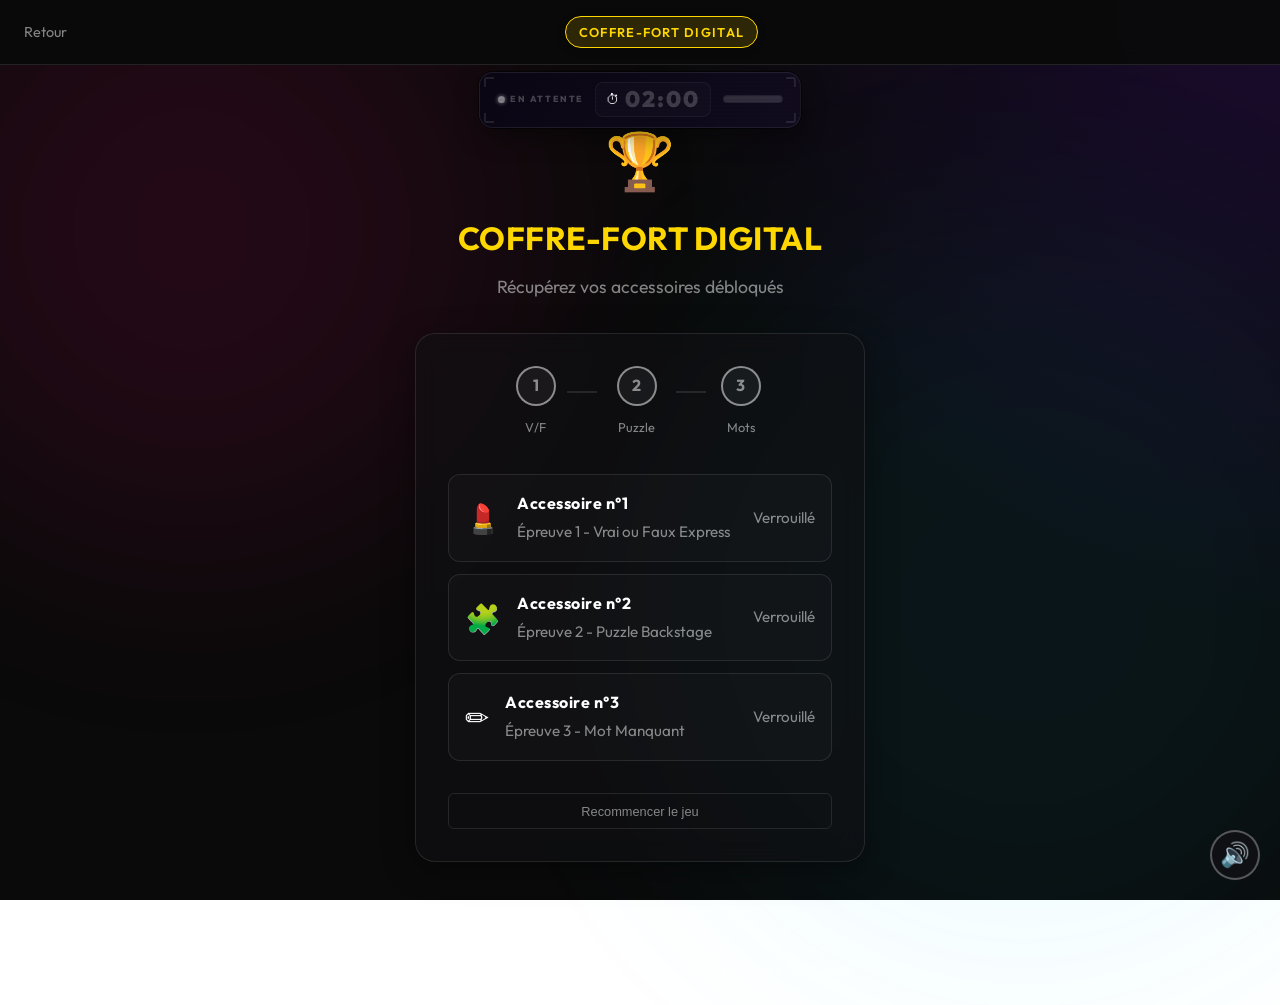
==== coffre.html @ c0b59d20 "Add files via upload" ====
<!DOCTYPE html>
<html lang="fr">
<head>
  <meta charset="UTF-8">
  <meta name="viewport" content="width=device-width, initial-scale=1.0">
  <title>Coffre-Fort Digital - Récompenses</title>
  <link rel="stylesheet" href="css/styles.css">
  <link rel="icon" type="image/jpeg" href="img/favicon.jpeg">
  <audio id="bg-music" loop></audio>
  <script>
    (function() {
      var state = JSON.parse(localStorage.getItem('gameState')) || {};
      var c1 = state.enigme1 && state.enigme1.completed === true;
      var c2 = state.quiz && state.quiz.completed === true;
      var c3 = state.enigma && state.enigma.completed === true;
      var f1 = state.enigme1 && state.enigme1.completed === false;
      var f2 = state.quiz && state.quiz.completed === false;
      var f3 = state.enigma && state.enigma.completed === false;
      var allDone = (c1||f1) && (c2||f2) && (c3||f3);
      var score = (c1?1:0) + (c2?1:0) + (c3?1:0);
      var audio = document.getElementById('bg-music');
      if (!allDone) {
        audio.src = 'audio/coffre_fail.mp3'; // jeu pas encore terminé
      } else if (score === 3) {
        audio.src = 'audio/coffre_win.mp3';
      } else if (score >= 1) {
        audio.src = 'audio/coffre_partial.mp3';
      } else {
        audio.src = 'audio/coffre_fail.mp3';
      }
    })();
  </script>
</head>
<body>
  <div class="page-loader" id="page-loader">
    <div class="loader-content"><div class="loader-logo"><div class="loader-symbols">
      <span class="loader-symbol circle"></span><span class="loader-symbol triangle"></span><span class="loader-symbol square"></span>
    </div></div>
    <div class="loader-text">COFFRE-FORT DIGITAL</div>
    <div class="loader-bar"><div class="loader-progress"></div></div>
    <div class="loader-status">Ouverture du dressing de Miranda...</div></div>
  </div>
  <header class="header">
    <a href="#" class="back-btn" id="back-btn">Retour</a>
    <div class="header-center"><span class="page-badge gold">COFFRE-FORT DIGITAL</span></div>
    <div class="header-right"></div>
  </header>
  <main class="game-page">
    <div class="game-container">
      <div class="game-header">
        <div class="game-icon-large">🏆</div>
        <h1 class="gold">COFFRE-FORT DIGITAL</h1>
        <p>Récupérez vos accessoires débloqués</p>
      </div>
      <div class="game-content">
        <div class="coffre-progress">
          <div class="progress-item" id="prog-enigme1"><div class="progress-circle">1</div><span>V/F</span></div>
          <div class="progress-line"></div>
          <div class="progress-item" id="prog-quiz"><div class="progress-circle">2</div><span>Puzzle</span></div>
          <div class="progress-line"></div>
          <div class="progress-item" id="prog-enigma"><div class="progress-circle">3</div><span>Mots</span></div>
        </div>
        <div class="rewards-list">
          <div class="reward-card" id="reward-enigme1" data-game="enigme1">
            <div class="reward-icon">💄</div>
            <div class="reward-info"><h3>Accessoire n°1</h3><span class="reward-link">Épreuve 1 - Vrai ou Faux Express</span></div>
            <div class="reward-status" id="status-enigme1">Verrouillé</div>
          </div>
          <div class="reward-card" id="reward-quiz" data-game="quiz">
            <div class="reward-icon">🧩</div>
            <div class="reward-info"><h3>Accessoire n°2</h3><span class="reward-link">Épreuve 2 - Puzzle Backstage</span></div>
            <div class="reward-status" id="status-quiz">Verrouillé</div>
          </div>
          <div class="reward-card" id="reward-enigma" data-game="enigma">
            <div class="reward-icon">✏️</div>
            <div class="reward-info"><h3>Accessoire n°3</h3><span class="reward-link">Épreuve 3 - Mot Manquant</span></div>
            <div class="reward-status" id="status-enigma">Verrouillé</div>
          </div>
        </div>
        <div class="next-zone-box hidden" id="next-zone">
          <div class="next-zone-content">
            <span class="next-zone-icon" id="next-zone-icon">🎉</span>
            <h3 id="next-zone-title">ÉPREUVES TERMINÉES</h3>
            <p id="next-zone-text">Résultat de vos épreuves</p>
            <div class="next-zone-direction">
              <span class="direction-icon">➡️</span>
              <div class="direction-info">
                <strong>PROCHAINE ÉTAPE</strong>
                <p>Rendez-vous à la <span class="zone-name">ZONE MAROQUINERIE</span></p>
              </div>
            </div>
            <p class="next-zone-instruction">Présentez-vous au stand pour recevoir vos récompenses et continuer l'aventure !</p>
          </div>
        </div>
        <button class="btn-reset" id="btn-reset">Recommencer le jeu</button>
      </div>
    </div>
  </main>
  <div class="modal" id="modal-success">
    <div class="modal-content success"><div class="modal-icon">OK</div><h3>ACCESSOIRE DÉBLOQUÉ !</h3><p>Signalez au maître du jeu que vous avez réussi.</p><button class="btn-primary" id="btn-close-success">CONTINUER</button></div>
  </div>
  <div class="modal" id="modal-fail">
    <div class="modal-content fail"><div class="modal-icon">X</div><h3>ACCESSOIRE VERROUILLÉ</h3><p id="fail-message">Vous devez réussir l'épreuve pour débloquer cet accessoire.</p><button class="btn-primary" id="btn-close-fail">COMPRIS</button></div>
  </div>
  <footer class="footer"><p>© 2026 Maître du Jeu Khouyousse — Destination Apprentissage</p></footer>
  <script src="js/loader.js"></script><script src="js/gameState.js"></script><script src="js/globalTimer.js"></script><script src="js/coffre.js"></script><script src="js/music.js"></script>
</body>
</html>
---- css/styles.css ----
/* ==========================================
   RESET & VARIABLES
   ========================================== */
@import url('https://fonts.googleapis.com/css2?family=Outfit:wght@300;400;600;700;800;900&display=swap');
* {
  margin: 0;
  padding: 0;
  box-sizing: border-box;
}

:root {
  --bg: #0a0a0a;
  --bg-card: #111114;
  --bg-card-hover: #1a1a1f;
  --pink: #ff007f;
  --purple: #a855f7;
  --cyan: #00d4ff;
  --green: #00ff88;
  --red: #ff4444;
  --gold: #ffd700;
  --white: #ffffff;
  --gray: rgba(255,255,255,0.5);
  --gray-light: rgba(255,255,255,0.7);
  --border: rgba(255,255,255,0.1);
}

body {
  font-family: 'Segoe UI', system-ui, -apple-system, sans-serif;
  background: var(--bg);
  color: var(--white);
  line-height: 1.6;
  min-height: 100vh;
}

/* HEADER */
.header {
  position: fixed;
  top: 0;
  left: 0;
  right: 0;
  z-index: 100;
  display: flex;
  justify-content: space-between;
  align-items: center;
  padding: 1rem 1.5rem;
  background: rgba(10,10,10,0.95);
  backdrop-filter: blur(10px);
  border-bottom: 1px solid var(--border);
}

.header-left { display: flex; align-items: center; gap: 0.75rem; flex-shrink: 0; }
.header-center { flex: 1; display: flex; justify-content: center; }
.header-right { flex-shrink: 0; }

.squid-symbols { display: flex; gap: 0.35rem; }
.symbol.circle { width: 12px; height: 12px; border: 2px solid var(--pink); border-radius: 50%; }
.symbol.triangle { width: 0; height: 0; border-left: 6px solid transparent; border-right: 6px solid transparent; border-bottom: 10px solid var(--pink); }
.symbol.square { width: 12px; height: 12px; border: 2px solid var(--pink); }
.symbol.cross { width: 12px; height: 12px; position: relative; }
.symbol.cross::before, .symbol.cross::after { content: ''; position: absolute; background: var(--pink); border-radius: 1px; width: 2px; height: 100%; top: 50%; left: 50%; }
.symbol.cross::before { transform: translate(-50%, -50%) rotate(45deg); }
.symbol.cross::after { transform: translate(-50%, -50%) rotate(-45deg); }

.logo-text {
  font-size: 0.95rem;
  font-weight: 700;
  background: linear-gradient(90deg, var(--pink), var(--purple));
  -webkit-background-clip: text;
  -webkit-text-fill-color: transparent;
}

.back-btn { color: var(--gray); text-decoration: none; font-size: 0.9rem; transition: color 0.2s; white-space: nowrap; flex-shrink: 0; }
.back-btn:hover { color: var(--white); }

.page-badge {
  padding: 0.3rem 1rem;
  background: rgba(255,0,127,0.15);
  border: 1px solid var(--pink);
  border-radius: 20px;
  font-size: 0.7rem;
  font-weight: 600;
  letter-spacing: 0.1em;
  color: var(--pink);
}
.page-badge.gold { background: rgba(255,215,0,0.15); border-color: var(--gold); color: var(--gold); }

/* MAIN */
.main-container { padding-top: 70px; }

/* HERO */
.hero { padding: 2rem 1.5rem; text-align: center; }
.hero-affiche { max-width: 700px; width: 100%; height: auto; border-radius: 12px; }
.hero-subtitle { margin-top: 1rem; color: var(--gray); font-size: 0.85rem; letter-spacing: 0.1em; text-transform: uppercase; }

/* RULES */
.rules-section { padding: 0 1.5rem 2rem; max-width: 600px; margin: 0 auto; }
.card { background: var(--bg-card); border: 1px solid var(--border); border-radius: 12px; padding: 1.5rem; text-align: center; }
.card h2 { color: var(--pink); font-size: 1.1rem; margin-bottom: 0.75rem; }
.rules-list { list-style: none; text-align: left; }
.rules-list li { color: var(--gray-light); font-size: 0.85rem; padding: 0.4rem 0; padding-left: 1.5rem; position: relative; }
.rules-list li::before { content: "→"; position: absolute; left: 0; color: var(--pink); }
.warning { color: var(--red) !important; }

/* SLIDER */
.slider-section { padding: 2rem 0; }
.section-title { text-align: center; font-size: 1rem; color: var(--gray); letter-spacing: 0.15em; margin-bottom: 1.5rem; }
.slider-container { display: flex; align-items: center; justify-content: center; max-width: 420px; margin: 0 auto; padding: 0 0.5rem; }
.slider-viewport { flex: 1; overflow: hidden; border-radius: 20px; }
.slider-track { display: flex; transition: transform 0.4s ease; }
.slide { min-width: 100%; padding: 0.5rem; }

.slide-card { background: var(--bg-card); border: 2px solid var(--border); border-radius: 20px; padding: 2rem 1.5rem; text-align: center; position: relative; transition: all 0.3s; }
.slide-card:hover { border-color: var(--pink); }
.slide-card.locked { opacity: 0.5; }
.slide-card.locked:hover { border-color: var(--border); }
.slide-card.coffre { border-color: rgba(255,215,0,0.3); }
.slide-card.coffre:hover { border-color: var(--gold); }

.slide-badge { position: absolute; top: -12px; left: 50%; transform: translateX(-50%); padding: 0.3rem 1rem; background: linear-gradient(135deg, var(--pink), var(--purple)); border-radius: 20px; font-size: 0.7rem; font-weight: 700; letter-spacing: 0.1em; }
.slide-badge.gold { background: linear-gradient(135deg, var(--gold), #ff9500); }
.slide-icon { font-size: 3.5rem; margin: 1rem 0; }
.slide-card h3 { font-size: 1.5rem; margin-bottom: 0.5rem; }
.slide-card h3.pink { color: var(--pink); }
.slide-card h3.cyan { color: var(--cyan); }
.slide-card h3.purple { color: var(--purple); }
.slide-card h3.gold { color: var(--gold); }
.slide-card p { color: var(--gray); font-size: 0.9rem; margin-bottom: 1.5rem; }
.slide-status { display: flex; align-items: center; justify-content: center; gap: 0.5rem; margin-bottom: 1.5rem; font-size: 0.85rem; color: var(--gray); }

.status-dot { width: 8px; height: 8px; border-radius: 50%; background: var(--gray); }
.status-dot.success { background: var(--green); }
.status-dot.fail { background: var(--red); }

.slide-btn { display: inline-block; padding: 0.8rem 2rem; background: linear-gradient(135deg, var(--pink), var(--purple)); border-radius: 10px; color: white; text-decoration: none; font-size: 0.9rem; font-weight: 600; transition: all 0.3s; }
.slide-btn:hover { transform: scale(1.05); box-shadow: 0 0 25px rgba(255,0,127,0.4); }
.slide-btn.disabled { background: var(--border); pointer-events: none; }
.slide-btn.success { background: var(--green); pointer-events: none; }
.slide-btn.fail { background: var(--red); pointer-events: none; }
.slide-btn.gold { background: linear-gradient(135deg, var(--gold), #ff9500); }

.slider-btn { width: 36px; height: 36px; background: var(--bg-card); border: 1px solid var(--border); border-radius: 50%; color: var(--white); font-size: 1.2rem; cursor: pointer; transition: all 0.3s; flex-shrink: 0; }
.slider-btn:hover { border-color: var(--pink); color: var(--pink); }
.slider-dots { display: flex; justify-content: center; gap: 0.75rem; margin-top: 1.5rem; }
.dot { width: 10px; height: 10px; border-radius: 50%; background: var(--border); cursor: pointer; transition: all 0.3s; }
.dot:hover { background: var(--gray); }
.dot.active { background: var(--pink); transform: scale(1.2); }

/* ==========================================
   MISSION SECTION - STYLE CINÉMATIQUE
   ========================================== */
.mission-section { 
  padding: 0; 
  max-width: 100%; 
  margin: 2rem 0; 
}

/* HERO BANNER */
.mission-hero {
  position: relative;
  width: 100%;
  height: 400px;
  overflow: hidden;
  display: flex;
  align-items: center;
  justify-content: center;
}

.mission-hero-bg {
  position: absolute;
  inset: 0;
  z-index: 0;
}

.mission-hero-img {
  width: 100%;
  height: 100%;
  object-fit: cover;
  object-position: center 20%;
  filter: brightness(0.4) saturate(1.2);
}

.mission-hero-overlay {
  position: absolute;
  inset: 0;
  background: linear-gradient(
    180deg,
    rgba(10, 10, 10, 0.3) 0%,
    rgba(10, 10, 10, 0.6) 50%,
    rgba(10, 10, 10, 1) 100%
  );
}

.mission-hero-content {
  position: relative;
  z-index: 1;
  text-align: center;
  padding: 2rem;
}

.mission-tag {
  display: inline-block;
  padding: 0.4rem 1.2rem;
  background: rgba(255, 0, 127, 0.2);
  border: 1px solid var(--pink);
  border-radius: 30px;
  font-size: 0.7rem;
  font-weight: 700;
  letter-spacing: 0.2em;
  color: var(--pink);
  margin-bottom: 1rem;
  text-transform: uppercase;
}

.mission-main-title {
  font-size: 3.5rem;
  font-weight: 900;
  line-height: 1;
  color: var(--white);
  text-transform: uppercase;
  letter-spacing: 0.1em;
  text-shadow: 0 0 40px rgba(255, 0, 127, 0.5);
  margin-bottom: 1rem;
}

.mission-main-title span {
  display: block;
  font-size: 4rem;
  background: linear-gradient(135deg, var(--pink), var(--purple), var(--cyan));
  -webkit-background-clip: text;
  -webkit-text-fill-color: transparent;
  filter: drop-shadow(0 0 30px rgba(255, 0, 127, 0.4));
}

.mission-tagline {
  font-size: 1.1rem;
  color: var(--gray-light);
  font-style: italic;
  letter-spacing: 0.05em;
}

.mission-divider {
  display: flex;
  align-items: center;
  justify-content: center;
  gap: 1rem;
  margin-top: 1.5rem;
}

.divider-line {
  width: 60px;
  height: 1px;
  background: linear-gradient(90deg, transparent, var(--pink), transparent);
}

.divider-icon {
  color: var(--pink);
  font-size: 0.8rem;
}

/* BRIEFING CARD */
.briefing-container {
  max-width: 700px;
  margin: -40px auto 0;
  padding: 0 1.5rem;
  position: relative;
  z-index: 2;
}

.briefing-card {
  background: linear-gradient(145deg, var(--bg-card), #0d0d10);
  border: 1px solid var(--border);
  border-radius: 20px;
  overflow: hidden;
  box-shadow: 
    0 20px 60px rgba(0, 0, 0, 0.5),
    0 0 0 1px rgba(255, 255, 255, 0.05) inset;
}

.briefing-header {
  display: flex;
  align-items: center;
  gap: 1rem;
  padding: 1.5rem;
  background: linear-gradient(135deg, rgba(255, 0, 127, 0.1), rgba(168, 85, 247, 0.1));
  border-bottom: 1px solid var(--border);
  position: relative;
}

.briefing-icon {
  position: relative;
  width: 50px;
  height: 50px;
  display: flex;
  align-items: center;
  justify-content: center;
}

.icon-ring {
  position: absolute;
  inset: 0;
  border: 2px solid var(--gold);
  border-radius: 50%;
  animation: pulse-ring 2s ease-out infinite;
}

@keyframes pulse-ring {
  0% { transform: scale(1); opacity: 1; }
  100% { transform: scale(1.3); opacity: 0; }
}

.icon-center {
  font-size: 1.5rem;
  position: relative;
  z-index: 1;
}

.briefing-title {
  flex: 1;
}

.briefing-label {
  display: block;
  font-size: 0.65rem;
  color: var(--gold);
  letter-spacing: 0.15em;
  margin-bottom: 0.2rem;
}

.briefing-title h3 {
  font-size: 1.2rem;
  font-weight: 700;
  color: var(--white);
  margin: 0;
}

.briefing-stamp {
  padding: 0.3rem 0.8rem;
  background: linear-gradient(135deg, rgba(255,215,0,0.2), rgba(255,165,0,0.2));
  border: 2px solid var(--gold);
  color: var(--gold);
  font-size: 0.7rem;
  font-weight: 800;
  letter-spacing: 0.1em;
  transform: rotate(-5deg);
  opacity: 0.9;
  box-shadow: 0 0 10px rgba(255,215,0,0.3);
}

.briefing-body {
  padding: 1.5rem;
}

.briefing-intro {
  font-size: 1rem;
  color: var(--gray-light);
  line-height: 1.7;
  margin-bottom: 1.5rem;
}

.briefing-intro strong {
  color: var(--cyan);
}

.highlight {
  color: var(--pink);
  font-weight: 600;
}

.briefing-objectives {
  background: rgba(0, 0, 0, 0.3);
  border-radius: 12px;
  padding: 1.2rem;
  margin-bottom: 1.5rem;
}

.briefing-objectives h4 {
  font-size: 0.85rem;
  color: var(--gold);
  margin-bottom: 1rem;
  letter-spacing: 0.1em;
}

.briefing-objectives ul {
  list-style: none;
  display: flex;
  flex-direction: column;
  gap: 0.8rem;
}

.briefing-objectives li {
  display: flex;
  align-items: center;
  gap: 1rem;
  color: var(--gray-light);
  font-size: 0.9rem;
}

.obj-number {
  display: flex;
  align-items: center;
  justify-content: center;
  width: 28px;
  height: 28px;
  background: linear-gradient(135deg, var(--pink), var(--purple));
  border-radius: 6px;
  font-size: 0.75rem;
  font-weight: 700;
  color: var(--white);
  flex-shrink: 0;
}

.briefing-warning {
  display: flex;
  align-items: flex-start;
  gap: 0.8rem;
  padding: 1rem;
  background: rgba(255, 68, 68, 0.1);
  border: 1px solid rgba(255, 68, 68, 0.3);
  border-radius: 10px;
}

.briefing-warning .warning-icon {
  font-size: 1.2rem;
  flex-shrink: 0;
}

.briefing-warning p {
  margin: 0;
  font-size: 0.85rem;
  color: var(--gray-light);
  line-height: 1.5;
}

.briefing-warning strong {
  color: var(--red);
}

/* STATS */
.briefing-stats {
  display: grid;
  grid-template-columns: repeat(3, 1fr);
  border-top: 1px solid var(--border);
}

.stat-card {
  display: flex;
  flex-direction: column;
  align-items: center;
  padding: 1.5rem 1rem;
  border-right: 1px solid var(--border);
  transition: background 0.3s;
}

.stat-card:last-child {
  border-right: none;
}

.stat-card:hover {
  background: rgba(255, 0, 127, 0.05);
}

.stat-icon {
  font-size: 1.5rem;
  margin-bottom: 0.5rem;
}

.stat-number {
  font-size: 2rem;
  font-weight: 800;
  background: linear-gradient(135deg, var(--pink), var(--purple));
  -webkit-background-clip: text;
  -webkit-text-fill-color: transparent;
  line-height: 1;
}

.stat-text {
  font-size: 0.7rem;
  color: var(--gray);
  letter-spacing: 0.1em;
  margin-top: 0.3rem;
}

/* FOOTER */
.briefing-footer {
  padding: 1.2rem 1.5rem;
  background: rgba(0, 0, 0, 0.3);
  text-align: center;
  border-top: 1px solid var(--border);
}

.briefing-footer p {
  font-size: 0.85rem;
  color: var(--gray);
  font-style: italic;
  margin: 0 0 0.3rem 0;
}

.footer-signature {
  font-size: 0.75rem;
  color: var(--gold);
  font-weight: 600;
}

/* RESPONSIVE */
@media (max-width: 768px) {
  .mission-hero {
    height: 320px;
  }
  
  .mission-main-title {
    font-size: 2.2rem;
  }
  
  .mission-main-title span {
    font-size: 2.8rem;
  }
  
  .briefing-container {
    padding: 0 1rem;
    margin-top: -30px;
  }
  
  .briefing-header {
    flex-wrap: wrap;
    gap: 0.8rem;
  }
  
  .briefing-stamp {
    position: absolute;
    top: 1rem;
    right: 1rem;
  }
  
  .briefing-stats {
    grid-template-columns: repeat(3, 1fr);
  }
  
  .stat-card {
    padding: 1rem 0.5rem;
  }
  
  .stat-number {
    font-size: 1.5rem;
  }
}

@media (max-width: 480px) {
  .mission-hero {
    height: 280px;
  }
  
  .mission-main-title {
    font-size: 1.8rem;
  }
  
  .mission-main-title span {
    font-size: 2.2rem;
  }
  
  .mission-tagline {
    font-size: 0.9rem;
  }
  
  .briefing-icon {
    display: none;
  }
  
  .stat-icon {
    font-size: 1.2rem;
  }
  
  .stat-number {
    font-size: 1.3rem;
  }
  
  .stat-text {
    font-size: 0.6rem;
  }
}


/* GAME PAGE */
.game-page { padding: 80px 1.5rem 2rem; min-height: 100vh; display: flex; align-items: center; justify-content: center; }
.game-container { width: 100%; max-width: 450px; }
.game-header { text-align: center; margin-bottom: 2rem; }
.game-icon-large { font-size: 3.5rem; margin-bottom: 0.5rem; }
.game-header h1 { font-size: 2rem; margin-bottom: 0.5rem; }
.game-header h1.pink { color: var(--pink); }
.game-header h1.cyan { color: var(--cyan); }
.game-header h1.purple { color: var(--purple); }
.game-header h1.gold { color: var(--gold); }
.game-header p { color: var(--gray); font-size: 0.95rem; }
.game-content { background: var(--bg-card); border: 1px solid var(--border); border-radius: 20px; padding: 2rem; }

/* TIMER */
.timer-container { text-align: center; margin-bottom: 1.5rem; }
.timer-display { display: flex; align-items: center; justify-content: center; gap: 0.25rem; }
.timer-num { font-size: 4rem; font-weight: 800; font-family: 'Courier New', monospace; background: linear-gradient(135deg, var(--pink), var(--purple)); -webkit-background-clip: text; -webkit-text-fill-color: transparent; }
.timer-sep { font-size: 3.5rem; color: var(--pink); animation: blink 1s infinite; }
@keyframes blink { 0%, 100% { opacity: 1; } 50% { opacity: 0.3; } }
.timer-label { display: block; font-size: 0.7rem; color: var(--gray); letter-spacing: 0.2em; margin-top: 0.5rem; }

/* BUTTONS */
.btn-primary { display: block; width: 100%; padding: 1rem; background: linear-gradient(135deg, var(--pink), var(--purple)); border: none; border-radius: 10px; color: white; font-size: 1rem; font-weight: 600; text-decoration: none; text-align: center; cursor: pointer; transition: all 0.3s; }
.btn-primary:hover { transform: scale(1.02); box-shadow: 0 0 30px rgba(255,0,127,0.4); }
.btn-primary:disabled { opacity: 0.6; cursor: not-allowed; transform: none; box-shadow: none; }
.btn-gold { background: linear-gradient(135deg, var(--gold), #ff9500); }
.btn-success { padding: 0.8rem 1.5rem; background: rgba(0,255,136,0.15); border: 1px solid var(--green); border-radius: 8px; color: var(--green); font-size: 0.9rem; font-weight: 600; cursor: pointer; transition: all 0.3s; }
.btn-success:hover { background: var(--green); color: var(--bg); }
.btn-fail { padding: 0.8rem 1.5rem; background: rgba(255,68,68,0.15); border: 1px solid var(--red); border-radius: 8px; color: var(--red); font-size: 0.9rem; font-weight: 600; cursor: pointer; transition: all 0.3s; }
.btn-fail:hover { background: var(--red); color: var(--bg); }
.btn-reset { margin-top: 2rem; padding: 0.6rem 1rem; background: transparent; border: 1px solid var(--border); border-radius: 6px; color: var(--gray); font-size: 0.8rem; cursor: pointer; transition: all 0.3s; width: 100%; }
.btn-reset:hover { border-color: var(--red); color: var(--red); }

/* WARNING */
.warning-box { background: rgba(255,150,0,0.1); border: 1px solid rgba(255,150,0,0.4); border-radius: 10px; padding: 1rem; margin-bottom: 1.5rem; display: flex; align-items: flex-start; gap: 0.75rem; }
.warning-box.active { background: rgba(255,68,68,0.15); border-color: var(--red); animation: pulse-warning 1s infinite; }
@keyframes pulse-warning { 0%, 100% { opacity: 1; } 50% { opacity: 0.7; } }
.warning-icon { font-size: 1.3rem; flex-shrink: 0; }
.warning-box p { color: rgba(255,200,100,0.9); font-size: 0.85rem; margin: 0; text-align: left; }
.warning-box.active p { color: var(--red); }

/* LOCKED */
.locked-container { text-align: center; }
.locked-box { padding: 2rem; }
.lock-icon { font-size: 3rem; display: block; margin-bottom: 1rem; }
.locked-box h3 { color: var(--gray-light); margin-bottom: 0.5rem; }
.locked-box p { color: var(--gray); margin-bottom: 1.5rem; }

/* VALIDATION */
.validation-container { margin-top: 1.5rem; padding-top: 1.5rem; border-top: 1px solid var(--border); animation: fadeIn 0.3s ease; }
@keyframes fadeIn { from { opacity: 0; transform: translateY(10px); } to { opacity: 1; transform: translateY(0); } }
.validation-box { text-align: center; }
.validation-box h3 { color: var(--pink); margin-bottom: 0.5rem; }
.validation-box p { color: var(--gray); margin-bottom: 1rem; }
.validation-btns { display: flex; gap: 1rem; justify-content: center; }

/* RESULT */
.result-container { animation: fadeIn 0.3s ease; }
.result-box { text-align: center; padding: 1rem 0; }
.result-icon { width: 70px; height: 70px; margin: 0 auto 1rem; border-radius: 50%; display: flex; align-items: center; justify-content: center; font-size: 2rem; font-weight: 700; }
.result-box.success .result-icon { background: rgba(0,255,136,0.15); color: var(--green); }
.result-box.fail .result-icon { background: rgba(255,68,68,0.15); color: var(--red); }
.result-box h3 { font-size: 1.3rem; margin-bottom: 0.5rem; }
.result-box.success h3 { color: var(--green); }
.result-box.fail h3 { color: var(--red); }
.result-box p { color: var(--gray); margin-bottom: 1.5rem; }
.result-score { font-size: 1.1rem; color: var(--gray-light); margin-bottom: 1rem !important; }

/* QUIZ */
.quiz-container { animation: fadeIn 0.3s ease; }
.quiz-progress { margin-bottom: 1.5rem; }
#progress-text { font-size: 0.8rem; color: var(--gray); }
.progress-bar { height: 4px; background: var(--border); border-radius: 2px; margin-top: 0.5rem; overflow: hidden; }
.progress-fill { height: 100%; background: linear-gradient(90deg, var(--pink), var(--cyan)); transition: width 0.3s; }
.quiz-question { font-size: 1.1rem; text-align: center; margin-bottom: 1.5rem; color: var(--white); }
.quiz-options { display: flex; flex-direction: column; gap: 0.6rem; }
.quiz-option { padding: 1rem; background: rgba(255,255,255,0.03); border: 1px solid var(--border); border-radius: 10px; color: var(--white); font-size: 0.95rem; text-align: left; cursor: pointer; transition: all 0.2s; }
.quiz-option:hover { border-color: var(--cyan); background: rgba(0,212,255,0.08); }
.quiz-option.correct { border-color: var(--green); background: rgba(0,255,136,0.15); }
.quiz-option.wrong { border-color: var(--red); background: rgba(255,68,68,0.15); }

/* COFFRE */
.coffre-progress { display: flex; align-items: center; justify-content: center; margin-bottom: 2rem; }
.progress-item { display: flex; flex-direction: column; align-items: center; gap: 0.4rem; }
.progress-item span { font-size: 0.75rem; color: var(--gray); }
.progress-circle { width: 40px; height: 40px; border-radius: 50%; display: flex; align-items: center; justify-content: center; font-weight: 700; background: rgba(255,255,255,0.05); border: 2px solid var(--gray); color: var(--gray); transition: all 0.3s; }
.progress-circle.success { background: rgba(0,255,136,0.15); border-color: var(--green); color: var(--green); }
.progress-circle.fail { background: rgba(255,68,68,0.15); border-color: var(--red); color: var(--red); }
.progress-line { width: 30px; height: 2px; background: var(--border); margin: 0 0.5rem; margin-bottom: 1.5rem; }
.rewards-list { display: flex; flex-direction: column; gap: 0.75rem; }
.reward-card { display: flex; align-items: center; gap: 1rem; padding: 1rem; background: rgba(255,255,255,0.02); border: 1px solid var(--border); border-radius: 12px; cursor: pointer; transition: all 0.3s; }
.reward-card:hover { background: rgba(255,255,255,0.05); border-color: var(--pink); }
.reward-card.unlocked { border-color: var(--green); }
.reward-card.unlocked:hover { border-color: var(--green); background: rgba(0,255,136,0.05); }
.reward-icon { font-size: 1.8rem; }
.reward-info { flex: 1; }
.reward-info h3 { font-size: 1rem; margin-bottom: 0.15rem; }
.reward-link { font-size: 0.75rem; color: var(--gray); }
.reward-status { font-size: 0.8rem; color: var(--gray); }
.reward-status.unlocked { color: var(--green); }
.reward-status.failed { color: var(--red); }

/* MODAL */
.modal { position: fixed; inset: 0; background: rgba(0,0,0,0.9); display: none; align-items: center; justify-content: center; z-index: 1000; padding: 1rem; }
.modal.visible { display: flex; }
.modal-content { background: var(--bg-card); border-radius: 20px; padding: 2.5rem 2rem; text-align: center; max-width: 380px; width: 100%; animation: scaleIn 0.3s ease; }
@keyframes scaleIn { from { transform: scale(0.9); opacity: 0; } to { transform: scale(1); opacity: 1; } }
.modal-content.success { border: 1px solid var(--green); }
.modal-content.fail { border: 1px solid var(--red); }
.modal-icon { width: 70px; height: 70px; margin: 0 auto 1rem; border-radius: 50%; display: flex; align-items: center; justify-content: center; font-size: 2rem; font-weight: 700; }
.modal-content.success .modal-icon { background: rgba(0,255,136,0.15); color: var(--green); }
.modal-content.fail .modal-icon { background: rgba(255,68,68,0.15); color: var(--red); }
.modal-content h3 { font-size: 1.3rem; margin-bottom: 0.75rem; }
.modal-content.success h3 { color: var(--green); }
.modal-content.fail h3 { color: var(--red); }
.modal-content p { color: var(--gray); line-height: 1.5; margin-bottom: 1.5rem; }

/* FOOTER */
.footer { text-align: center; padding: 1.5rem; border-top: 1px solid var(--border); color: var(--gray); font-size: 0.8rem; }

/* UTILITIES */
.hidden { display: none !important; }

/* RESPONSIVE TABLET */
@media (max-width: 768px) {
  .mission-content { grid-template-columns: 1fr; gap: 1.5rem; }
  .mission-posters { flex-direction: row; justify-content: center; }
  .poster-inner { max-height: 200px; }
  .mission-title { font-size: 1.5rem; }
  .mission-card { padding: 1.5rem; }
}

/* RESPONSIVE MOBILE */
@media (max-width: 480px) {
  .header { padding: 0.75rem 1rem; }
  .logo-text { display: none; }
  .timer-num { font-size: 3rem; }
  .timer-sep { font-size: 2.5rem; }
  .game-header h1 { font-size: 1.6rem; }
  .game-content { padding: 1.5rem; }
  .slider-btn { width: 32px; height: 32px; font-size: 1rem; }
  .slide-card { padding: 1.5rem 1rem; }
  .slide-icon { font-size: 2.5rem; }
  .slide-card h3 { font-size: 1.2rem; }
  .slide-btn { padding: 0.6rem 1.5rem; font-size: 0.8rem; }
  .mission-section { padding: 2rem 1rem; }
  .mission-title-box { padding: 1rem 1.5rem; }
  .mission-title { font-size: 1.3rem; }
  .mission-posters { flex-direction: column; align-items: center; }
  .poster-card { width: 100%; max-width: 200px; }
  .poster-inner { max-height: 180px; }
  .progress-line { width: 20px; }
  .progress-circle { width: 35px; height: 35px; font-size: 0.9rem; }
  .validation-btns { flex-direction: column; }
  .btn-success, .btn-fail { width: 100%; }
}

/* =================================================================
   CORRECTIF MOBILE (A COLLER À LA FIN DE STYLES.CSS)
   ================================================================= */

@media screen and (max-width: 768px) {

  /* --- STRUCTURE GLOBALE --- */
  body, html {
    overflow-x: hidden; /* Empêche le scroll horizontal indésirable */
    width: 100%;
  }

  .main-container, .game-container, .game-page {
    width: 100%;
    padding: 10px;
    box-sizing: border-box;
    margin: 0;
  }

  /* --- HEADER MOBILE --- */
  .header {
    padding: 0.75rem 1rem;
    gap: 0.5rem;
  }
  
  .header-left {
    flex-shrink: 0;
  }

  .header-center {
    flex: 1;
    display: flex;
    justify-content: center;
  }
  
  .header-right {
    flex-shrink: 0;
  }
  
  .back-btn {
    font-size: 0.85rem;
  }
  
  .page-badge {
    padding: 0.25rem 0.6rem;
    font-size: 0.6rem;
  }

  /* --- INDEX : HERO & MISSION --- */
  .hero-affiche {
    width: 100%;
    height: auto;
    object-fit: cover;
  }

  .mission-content {
    display: flex;
    flex-direction: column !important; /* Les éléments passent l'un sous l'autre */
  }

  .mission-posters {
    flex-direction: column !important;
    width: 100%;
    align-items: center;
  }

  .poster-card {
    width: 100%;
    max-width: 320px; /* Taille max sur mobile */
    margin-bottom: 20px;
  }
  
  .poster-img {
    width: 100%;
    height: auto;
  }

  .mission-description {
    padding: 0 !important;
    width: 100%;
  }

  /* --- SLIDER (CARROUSEL) --- */
  .slider-section {
    width: 100%;
    overflow: hidden;
  }

  .slider-container {
    padding: 0;
    width: 100%;
  }

  .slider-viewport {
    width: 90%; /* Le slider prend 90% de la largeur */
    margin: 0 auto;
  }

  .slide-card {
    width: 100% !important; /* La carte remplit le viewport */
    min-height: auto; /* Hauteur adaptative */
    padding: 20px 10px;
    margin: 0;
    box-sizing: border-box;
  }
  
  .slider-btn {
    z-index: 10; /* S'assure que les flèches sont au-dessus */
  }

  /* --- PAGES JEUX (QUIZ, ENIGME...) --- */
  .game-header h1 {
    font-size: 2rem; /* Titre plus petit */
    word-wrap: break-word; /* Coupe les mots si trop longs */
  }

  .game-icon-large {
    font-size: 3rem;
  }
  
  /* Quiz : Boutons l'un sous l'autre */
  .quiz-options {
    display: flex;
    flex-direction: column;
    gap: 10px;
  }
  
  .quiz-option {
    width: 100%;
    box-sizing: border-box;
  }

  /* Enigme : Timer adaptable */
  .timer-display {
    font-size: 15vw; /* S'adapte à la largeur de l'écran */
  }
  
  .validation-btns {
    display: flex;
    flex-direction: column;
    width: 100%;
    gap: 10px;
  }
  
  .validation-btns button {
    width: 100%;
    margin: 0;
  }

  /* --- COFFRE --- */
  .rewards-list {
    display: flex;
    flex-direction: column !important;
  }

  .reward-card {
    width: 100% !important;
    box-sizing: border-box;
    margin-bottom: 10px;
  }

  /* Progression Coffre (Boules 1-2-3) */
  .coffre-progress {
    justify-content: center;
    flex-wrap: wrap;
    gap: 10px;
  }
  
  .progress-line {
    width: 20px; /* Ligne plus courte entre les boules */
  }

  /* --- MODALES POPUP --- */
  .modal-content {
    width: 90% !important;
    margin: 20% auto;
    padding: 20px;
  }
}

/* ==========================================
   LAYOUTS CÔTE À CÔTE
   ========================================== */

/* Layout pour les pages de jeu (énigme, quiz, scénario) */
.game-container-wide {
  max-width: 1100px;
}

.game-layout-split {
  display: grid;
  grid-template-columns: 1fr 1fr;
  gap: 2rem;
  align-items: stretch;
}

.game-col-left,
.game-col-right {
  min-width: 0;
  display: flex;
  flex-direction: column;
}

/* Hauteur égale pour les deux colonnes */
.height-match {
  flex: 1;
  display: flex;
  flex-direction: column;
}

.mission-briefing-box.height-match {
  height: 100%;
}

.mission-briefing-box.height-match .briefing-box-content {
  flex: 1;
  display: flex;
  flex-direction: column;
  justify-content: space-between;
}

.game-content-inner.height-match {
  height: 100%;
  background: var(--bg-card);
  border: 1px solid var(--border);
  border-radius: 16px;
  padding: 1.5rem;
  display: flex;
  flex-direction: column;
  justify-content: center;
}

/* Section timer centrée verticalement */
.timer-section-centered {
  flex: 1;
  display: flex;
  flex-direction: column;
  justify-content: center;
  align-items: center;
  text-align: center;
}

.timer-section-centered .warning-box {
  width: 100%;
  margin-bottom: 1.5rem;
}

.timer-section-centered .timer-container {
  margin-bottom: 1.5rem;
}

.timer-section-centered .btn-primary {
  width: 100%;
}

.timer-section-centered .validation-container {
  width: 100%;
  margin-top: 1.5rem;
}

/* Quiz start box centré */
.quiz-start-box {
  flex: 1;
  display: flex;
  flex-direction: column;
  justify-content: center;
  align-items: center;
  text-align: center;
  padding: 2rem 1rem;
}

.quiz-start-box .start-icon {
  font-size: 3rem;
  margin-bottom: 1rem;
}

.quiz-start-box h3 {
  font-size: 1.2rem;
  color: var(--cyan);
  margin-bottom: 0.5rem;
}

.quiz-start-box p {
  color: var(--gray);
  font-size: 0.9rem;
  margin-bottom: 1.5rem;
}

.quiz-start-box .btn-primary {
  width: 100%;
  max-width: 300px;
}

/* Quiz content centré */
.quiz-container {
  flex: 1;
  display: flex;
  flex-direction: column;
  justify-content: center;
}

/* RÉSULTAT PLEIN ÉCRAN */
.result-container-full {
  display: flex;
  justify-content: center;
  align-items: center;
  min-height: 300px;
  padding: 2rem;
}

.result-container-full .result-box {
  background: var(--bg-card);
  border: 2px solid var(--border);
  border-radius: 20px;
  padding: 3rem 2rem;
  text-align: center;
  max-width: 500px;
  width: 100%;
}

.result-container-full .result-box.success {
  border-color: var(--green);
  box-shadow: 0 0 40px rgba(0, 255, 136, 0.2);
}

.result-container-full .result-box.fail {
  border-color: var(--red);
  box-shadow: 0 0 40px rgba(255, 68, 68, 0.2);
}

.result-container-full .result-icon {
  width: 80px;
  height: 80px;
  border-radius: 50%;
  display: flex;
  align-items: center;
  justify-content: center;
  font-size: 2.5rem;
  margin: 0 auto 1.5rem;
  background: rgba(255, 255, 255, 0.1);
}

.result-container-full .result-box.success .result-icon {
  background: rgba(0, 255, 136, 0.2);
  color: var(--green);
}

.result-container-full .result-box.fail .result-icon {
  background: rgba(255, 68, 68, 0.2);
  color: var(--red);
}

.result-container-full .result-box h3 {
  font-size: 1.8rem;
  margin-bottom: 1rem;
}

.result-container-full .result-box.success h3 {
  color: var(--green);
}

.result-container-full .result-box.fail h3 {
  color: var(--red);
}

.result-container-full .result-box p {
  color: var(--gray-light);
  font-size: 1rem;
  margin-bottom: 1rem;
}

.result-container-full .result-score {
  font-size: 1.2rem;
  font-weight: 700;
  color: var(--white);
  margin-bottom: 1.5rem;
}

.result-container-full .btn-primary {
  margin-top: 1rem;
}

/* Layout pour l'index (briefing + slider) */
.main-game-section {
  padding: 2rem 1.5rem;
  max-width: 1200px;
  margin: 0 auto;
}

.main-game-layout {
  display: grid;
  grid-template-columns: 1fr 1fr;
  gap: 2rem;
  align-items: stretch;
}

.main-col-left,
.main-col-right {
  min-width: 0;
  display: flex;
  flex-direction: column;
}

/* Briefing card dans l'index */
.briefing-card-index {
  background: linear-gradient(145deg, var(--bg-card), #0d0d10);
  border: 1px solid var(--border);
  border-radius: 20px;
  overflow: hidden;
  box-shadow: 
    0 20px 60px rgba(0, 0, 0, 0.5),
    0 0 0 1px rgba(255, 255, 255, 0.05) inset;
  flex: 1;
  display: flex;
  flex-direction: column;
}

.briefing-card-index .briefing-body {
  flex: 1;
}

/* Slider inline */
.slider-section-inline {
  background: var(--bg-card);
  border: 1px solid var(--border);
  border-radius: 20px;
  padding: 1.5rem;
  flex: 1;
  display: flex;
  flex-direction: column;
}

.slider-section-inline .section-title {
  margin-bottom: 1rem;
}

.slider-section-inline .slider-container {
  flex: 1;
  display: flex;
  align-items: center;
}

.slider-section-inline .slider-dots {
  margin-top: 1rem;
}

/* RESPONSIVE pour layouts côte à côte */
@media (max-width: 900px) {
  .game-layout-split,
  .main-game-layout {
    grid-template-columns: 1fr;
    gap: 1.5rem;
  }
  
  .game-container-wide {
    max-width: 500px;
  }
  
  .main-game-section {
    padding: 1.5rem 1rem;
  }
  
  .height-match {
    height: auto;
  }
  
  .result-container-full {
    min-height: 250px;
    padding: 1.5rem;
  }
  
  .result-container-full .result-box {
    padding: 2rem 1.5rem;
  }
}

@media (max-width: 480px) {
  .game-content-inner.height-match {
    padding: 1rem;
  }
  
  .briefing-card-index {
    border-radius: 16px;
  }
  
  .slider-section-inline {
    padding: 1rem;
    border-radius: 16px;
  }
  
  .result-container-full .result-icon {
    width: 60px;
    height: 60px;
    font-size: 2rem;
  }
  
  .result-container-full .result-box h3 {
    font-size: 1.4rem;
  }
}

/* ==========================================
   PAGE LOADER
   ========================================== */
.page-loader {
  position: fixed;
  inset: 0;
  background: var(--bg);
  z-index: 9999;
  display: flex;
  align-items: center;
  justify-content: center;
  transition: opacity 0.5s ease, visibility 0.5s ease;
}

.page-loader.hidden {
  opacity: 0;
  visibility: hidden;
}

.loader-content {
  text-align: center;
  padding: 2rem;
}

.loader-logo {
  margin-bottom: 2rem;
}

.loader-symbols {
  display: flex;
  justify-content: center;
  gap: 1.5rem;
}

.loader-symbol {
  animation: pulse-symbol 1.5s ease-in-out infinite;
}

.loader-symbol.circle {
  width: 40px;
  height: 40px;
  border: 4px solid var(--pink);
  border-radius: 50%;
  animation-delay: 0s;
}

.loader-symbol.triangle {
  width: 0;
  height: 0;
  border-left: 20px solid transparent;
  border-right: 20px solid transparent;
  border-bottom: 35px solid var(--pink);
  animation-delay: 0.2s;
}

.loader-symbol.square {
  width: 35px;
  height: 35px;
  border: 4px solid var(--pink);
  animation-delay: 0.4s;
}

.loader-symbol.cross {
  width: 35px;
  height: 35px;
  position: relative;
  animation-delay: 0.6s;
}

.loader-symbol.cross::before,
.loader-symbol.cross::after {
  content: '';
  position: absolute;
  background: var(--pink);
  border-radius: 2px;
  top: 50%;
  left: 50%;
}

.loader-symbol.cross::before {
  width: 4px;
  height: 100%;
  transform: translate(-50%, -50%) rotate(45deg);
}

.loader-symbol.cross::after {
  width: 4px;
  height: 100%;
  transform: translate(-50%, -50%) rotate(-45deg);
}

@keyframes pulse-symbol {
  0%, 100% { transform: scale(1); opacity: 1; }
  50% { transform: scale(1.2); opacity: 0.7; }
}

.loader-text {
  font-size: 1.5rem;
  font-weight: 800;
  letter-spacing: 0.2em;
  background: linear-gradient(135deg, var(--pink), var(--purple), var(--cyan));
  -webkit-background-clip: text;
  -webkit-text-fill-color: transparent;
  margin-bottom: 2rem;
}

.loader-bar {
  width: 200px;
  height: 4px;
  background: var(--border);
  border-radius: 2px;
  overflow: hidden;
  margin: 0 auto 1rem;
}

.loader-progress {
  height: 100%;
  width: 0%;
  background: linear-gradient(90deg, var(--pink), var(--purple), var(--cyan));
  border-radius: 2px;
  animation: load-progress 1.5s ease-out forwards;
}

@keyframes load-progress {
  0% { width: 0%; }
  100% { width: 100%; }
}

.loader-status {
  font-size: 0.85rem;
  color: var(--gray);
  letter-spacing: 0.1em;
}

/* ==========================================
   BOUTON FORMATION (HEADER)
   ========================================== */
.btn-formation {
  display: inline-block;
  padding: 0.5rem 1rem;
  background: linear-gradient(135deg, rgba(255, 0, 127, 0.15), rgba(168, 85, 247, 0.15));
  border: 1px solid var(--pink);
  border-radius: 25px;
  color: var(--white);
  text-decoration: none;
  font-size: 0.8rem;
  font-weight: 600;
  transition: all 0.3s ease;
  white-space: nowrap;
}

.btn-formation:hover {
  background: linear-gradient(135deg, var(--pink), var(--purple));
  transform: translateY(-2px);
  box-shadow: 0 5px 20px rgba(255, 0, 127, 0.3);
}

@media (max-width: 768px) {
  .btn-formation {
    padding: 0.4rem 0.8rem;
    font-size: 0.7rem;
  }
}

@media (max-width: 480px) {
  .btn-formation {
    padding: 0.35rem 0.6rem;
    font-size: 0.65rem;
  }
}

/* ==========================================
   FOOTER AMÉLIORÉ
   ========================================== */
.footer-enhanced {
  background: linear-gradient(180deg, var(--bg), #050508);
  border-top: 1px solid var(--border);
  padding: 2rem 1.5rem 1.5rem;
  margin-top: 2rem;
}

.footer-content {
  max-width: 900px;
  margin: 0 auto;
}

.footer-main {
  display: grid;
  grid-template-columns: 1fr auto;
  gap: 3rem;
  align-items: center;
  margin-bottom: 1.5rem;
}

.footer-info {
  display: flex;
  flex-direction: column;
  gap: 0.5rem;
}

.footer-logo {
  display: flex;
  align-items: center;
  gap: 0.75rem;
  margin-bottom: 0.5rem;
}

.footer-logo .squid-symbols {
  display: flex;
  gap: 0.3rem;
}

.footer-logo .symbol.circle { width: 10px; height: 10px; border-width: 2px; }
.footer-logo .symbol.triangle { border-left-width: 5px; border-right-width: 5px; border-bottom-width: 8px; }
.footer-logo .symbol.square { width: 10px; height: 10px; border-width: 2px; }
.footer-logo .symbol.cross { width: 10px; height: 10px; }
.footer-logo .symbol.cross::before { width: 2px; }
.footer-logo .symbol.cross::after { height: 2px; }

.footer-title {
  font-size: 1.1rem;
  font-weight: 700;
  background: linear-gradient(90deg, var(--pink), var(--purple));
  -webkit-background-clip: text;
  -webkit-text-fill-color: transparent;
}

.footer-date,
.footer-location {
  color: var(--gray-light);
  font-size: 0.85rem;
}

/* QR Code */
.footer-qr {
  text-align: center;
}

.qr-box {
  background: var(--bg-card);
  border: 1px solid var(--border);
  border-radius: 16px;
  padding: 1.5rem;
}

.qr-placeholder {
  width: 140px;
  height: 140px;
  background: var(--white);
  border-radius: 8px;
  display: flex;
  align-items: center;
  justify-content: center;
  margin: 0 auto 1rem;
  padding: 8px;
  overflow: hidden;
}

.qr-img {
  width: 100%;
  height: 100%;
  object-fit: contain;
  display: block;
}

.qr-icon {
  font-size: 2rem;
  margin-bottom: 0.3rem;
}

.qr-text {
  font-size: 0.7rem;
  font-weight: 700;
  letter-spacing: 0.1em;
}

.qr-label {
  font-size: 0.8rem;
  color: var(--gray);
}

/* Footer bottom */
.footer-bottom {
  text-align: center;
  padding-top: 1.5rem;
  border-top: 1px solid var(--border);
}

.footer-bottom p {
  font-size: 0.8rem;
  color: var(--gray);
}

@media (max-width: 768px) {
  .footer-main {
    grid-template-columns: 1fr;
    gap: 2rem;
    text-align: center;
  }
  
  .footer-logo {
    justify-content: center;
  }
}

/* Partenaires Footer */
.footer-partners {
  text-align: center;
  padding-bottom: 2rem;
  margin-bottom: 2rem;
  border-bottom: 1px solid var(--border);
}

.partners-label {
  display: block;
  font-size: 0.85rem;
  color: var(--gray);
  margin-bottom: 1rem;
  text-transform: uppercase;
  letter-spacing: 0.1em;
}

.partners-logos {
  display: flex;
  justify-content: center;
  align-items: center;
  gap: 2rem;
  flex-wrap: wrap;
}

.partner-logo {
  height: 60px;
  width: auto;
  object-fit: contain;
  background: white;
  padding: 0.5rem;
  border-radius: 8px;
}

/* Bouton équipe */
.btn-equipe {
  display: inline-block;
  margin-top: 1rem;
  padding: 0.6rem 1.2rem;
  background: transparent;
  border: 1px solid var(--pink);
  border-radius: 25px;
  color: var(--pink);
  text-decoration: none;
  font-size: 0.85rem;
  font-weight: 600;
  transition: all 0.3s ease;
}

.btn-equipe:hover {
  background: var(--pink);
  color: var(--white);
}

@media (max-width: 768px) {
  .footer-partners {
    padding-bottom: 1.5rem;
    margin-bottom: 1.5rem;
  }
  
  .partners-logos {
    gap: 1.5rem;
  }
  
  .partner-logo {
    height: 50px;
  }
}

/* ==========================================
   PAGE ÉQUIPE
   ========================================== */
.equipe-page {
  padding: 100px 1.5rem 2rem;
  min-height: 100vh;
}

.equipe-container {
  max-width: 900px;
  margin: 0 auto;
}

.equipe-header {
  text-align: center;
  margin-bottom: 3rem;
}

.equipe-icon {
  font-size: 3rem;
  margin-bottom: 1rem;
}

.equipe-header h1 {
  font-size: 2rem;
  background: linear-gradient(135deg, var(--pink), var(--purple));
  -webkit-background-clip: text;
  -webkit-text-fill-color: transparent;
  margin-bottom: 0.5rem;
}

.equipe-header p {
  color: var(--gray);
  font-size: 1rem;
}

/* Sections équipe */
.equipe-section {
  margin-bottom: 3rem;
}

.section-title-equipe {
  display: flex;
  align-items: center;
  gap: 0.75rem;
  font-size: 1.3rem;
  color: var(--white);
  margin-bottom: 1.5rem;
  padding-bottom: 0.75rem;
  border-bottom: 1px solid var(--border);
}

.title-icon {
  font-size: 1.5rem;
}

/* Grille des membres */
.membres-grid {
  display: grid;
  grid-template-columns: repeat(auto-fill, minmax(280px, 1fr));
  gap: 1.5rem;
}

.membre-card {
  background: var(--bg-card);
  border: 1px solid var(--border);
  border-radius: 16px;
  padding: 1.5rem;
  display: flex;
  gap: 1rem;
  transition: all 0.3s ease;
}

.membre-card:hover {
  border-color: var(--pink);
  transform: translateY(-3px);
}

.membre-avatar {
  width: 60px;
  height: 60px;
  background: linear-gradient(135deg, var(--pink), var(--purple));
  border-radius: 50%;
  display: flex;
  align-items: center;
  justify-content: center;
  font-size: 1.5rem;
  flex-shrink: 0;
}

.membre-info {
  flex: 1;
}

.membre-info h3 {
  font-size: 1rem;
  color: var(--white);
  margin-bottom: 0.25rem;
}

.membre-role {
  display: inline-block;
  font-size: 0.75rem;
  color: var(--pink);
  background: rgba(255, 0, 127, 0.15);
  padding: 0.2rem 0.6rem;
  border-radius: 10px;
  margin-bottom: 0.5rem;
}

.membre-desc {
  font-size: 0.85rem;
  color: var(--gray);
  line-height: 1.4;
}

.membre-avatar-img {
  background: #fff;
  padding: 6px;
  overflow: hidden;
}

.avatar-logo {
  width: 100%;
  height: 100%;
  object-fit: contain;
  border-radius: 50%;
}

.btn-portfolio {
  display: inline-flex;
  align-items: center;
  gap: 0.4rem;
  margin-top: 0.6rem;
  padding: 0.4rem 0.9rem;
  background: linear-gradient(135deg, var(--cyan), var(--purple));
  color: var(--white);
  font-size: 0.8rem;
  font-weight: 600;
  border-radius: 8px;
  text-decoration: none;
  transition: all 0.3s ease;
}

.btn-portfolio:hover {
  transform: translateY(-2px);
  box-shadow: 0 4px 15px rgba(0, 212, 255, 0.3);
}

.btn-portfolio-icon {
  font-size: 0.9rem;
}

/* Partenaires page équipe */
.partenaires-grid {
  display: grid;
  grid-template-columns: repeat(auto-fit, minmax(200px, 1fr));
  gap: 1.5rem;
}

.partenaire-card {
  background: var(--bg-card);
  border: 1px solid var(--border);
  border-radius: 16px;
  padding: 1.5rem;
  text-align: center;
  transition: all 0.3s ease;
}

.partenaire-card:hover {
  border-color: var(--cyan);
}

.partenaire-logo {
  height: 80px;
  width: auto;
  object-fit: contain;
  background: white;
  padding: 0.5rem;
  border-radius: 8px;
  margin-bottom: 1rem;
}

.partenaire-card h3 {
  font-size: 0.95rem;
  color: var(--white);
}

/* Remerciements */
.equipe-thanks {
  margin-top: 3rem;
}

.thanks-box {
  background: linear-gradient(135deg, rgba(255, 0, 127, 0.1), rgba(168, 85, 247, 0.1));
  border: 1px solid var(--pink);
  border-radius: 20px;
  padding: 2rem;
  text-align: center;
}

.thanks-icon {
  font-size: 2.5rem;
  display: block;
  margin-bottom: 1rem;
}

.thanks-box h3 {
  font-size: 1.3rem;
  color: var(--white);
  margin-bottom: 0.5rem;
}

.thanks-box p {
  color: var(--gray-light);
  font-size: 0.95rem;
}

@media (max-width: 480px) {
  .equipe-header h1 {
    font-size: 1.6rem;
  }
  
  .membre-card {
    flex-direction: column;
    text-align: center;
  }
  
  .membre-avatar {
    margin: 0 auto;
  }
}

/* ==========================================
   ANCIEN FOOTER (pour les autres pages)
   ========================================== */
.footer {
  padding: 1.5rem;
  text-align: center;
  border-top: 1px solid var(--border);
  margin-top: 2rem;
}

.footer p {
  font-size: 0.8rem;
  color: var(--gray);
}

/* ==========================================
   MISSION BRIEFING BOX - PAGES ÉPREUVES
   ========================================== */
.mission-briefing-box {
  background: linear-gradient(145deg, var(--bg-card), #0d0d10);
  border: 1px solid var(--border);
  border-radius: 16px;
  overflow: hidden;
  margin-bottom: 1.5rem;
}

.mission-briefing-box.quiz-theme .briefing-box-header {
  background: linear-gradient(135deg, rgba(0, 212, 255, 0.15), rgba(0, 150, 200, 0.1));
}

.mission-briefing-box.quiz-theme .briefing-box-tag {
  background: var(--cyan);
}

.mission-briefing-box.scenario-theme .briefing-box-header {
  background: linear-gradient(135deg, rgba(168, 85, 247, 0.15), rgba(120, 60, 200, 0.1));
}

.mission-briefing-box.scenario-theme .briefing-box-tag {
  background: var(--purple);
}

.briefing-box-header {
  display: flex;
  align-items: center;
  gap: 0.8rem;
  padding: 1rem 1.2rem;
  background: linear-gradient(135deg, rgba(255, 0, 127, 0.15), rgba(168, 85, 247, 0.1));
  border-bottom: 1px solid var(--border);
}

.briefing-box-icon {
  font-size: 1.5rem;
}

.briefing-box-header h3 {
  flex: 1;
  font-size: 0.95rem;
  font-weight: 700;
  color: var(--white);
  letter-spacing: 0.05em;
  margin: 0;
}

.briefing-box-tag {
  padding: 0.25rem 0.6rem;
  background: var(--pink);
  border-radius: 4px;
  font-size: 0.65rem;
  font-weight: 700;
  color: var(--white);
  letter-spacing: 0.05em;
}

.briefing-box-content {
  padding: 1.2rem;
  display: flex;
  flex-direction: column;
  gap: 1.2rem;
}

.mission-context,
.mission-objective,
.mission-rules,
.mission-reward {
  background: rgba(0, 0, 0, 0.2);
  border-radius: 10px;
  padding: 1rem;
}

.mission-context h4,
.mission-objective h4,
.mission-rules h4,
.mission-reward h4 {
  font-size: 0.8rem;
  font-weight: 700;
  margin-bottom: 0.6rem;
  letter-spacing: 0.05em;
}

.mission-context h4 { color: var(--cyan); }
.mission-objective h4 { color: var(--pink); }
.mission-rules h4 { color: var(--gold); }
.mission-reward h4 { color: var(--green); }

.mission-context p,
.mission-objective p {
  font-size: 0.85rem;
  color: var(--gray-light);
  line-height: 1.6;
  margin: 0;
}

.mission-context strong,
.mission-objective strong {
  color: var(--white);
}

.mission-rules ul {
  list-style: none;
  display: flex;
  flex-direction: column;
  gap: 0.5rem;
  margin: 0;
  padding: 0;
}

.mission-rules li {
  display: flex;
  align-items: center;
  gap: 0.7rem;
  font-size: 0.85rem;
  color: var(--gray-light);
}

.rule-icon {
  font-size: 1rem;
  width: 24px;
  text-align: center;
  flex-shrink: 0;
}

.reward-preview {
  display: flex;
  align-items: center;
  gap: 1rem;
}

.reward-icon-box {
  display: flex;
  align-items: center;
  justify-content: center;
  width: 50px;
  height: 50px;
  background: linear-gradient(135deg, rgba(0, 255, 136, 0.2), rgba(0, 200, 100, 0.1));
  border: 1px solid rgba(0, 255, 136, 0.3);
  border-radius: 10px;
  font-size: 1.5rem;
  flex-shrink: 0;
}

.reward-details {
  display: flex;
  flex-direction: column;
  gap: 0.2rem;
}

.reward-details strong {
  font-size: 0.9rem;
  color: var(--white);
}

.reward-details span {
  font-size: 0.8rem;
  color: var(--gray);
}

/* Divider horizontal */
.divider-line-horizontal {
  height: 1px;
  background: linear-gradient(90deg, transparent, var(--border), transparent);
  margin: 0.5rem 0 1.5rem;
}

/* Bouton dans le briefing */
.mission-briefing-box .btn-primary {
  margin: 0 1.2rem 1.2rem;
  width: calc(100% - 2.4rem);
}

/* RESPONSIVE BRIEFING BOX */
@media (max-width: 480px) {
  .briefing-box-header {
    padding: 0.8rem 1rem;
  }
  
  .briefing-box-header h3 {
    font-size: 0.85rem;
  }
  
  .briefing-box-content {
    padding: 1rem;
    gap: 1rem;
  }
  
  .mission-context,
  .mission-objective,
  .mission-rules,
  .mission-reward {
    padding: 0.8rem;
  }
  
  .mission-context p,
  .mission-objective p,
  .mission-rules li {
    font-size: 0.8rem;
  }
  
  .reward-preview {
    flex-direction: column;
    text-align: center;
    gap: 0.5rem;
  }
  
  .reward-icon-box {
    width: 45px;
    height: 45px;
    font-size: 1.3rem;
  }
}

/* ==========================================
   PAGE SCÉNARIO - STYLE NARRATIF
   ========================================== */
.scenario-page {
  padding-top: 70px;
  min-height: 100vh;
}

.scenario-container {
  max-width: 900px;
  margin: 0 auto;
}

/* Hero Scénario */
.scenario-hero {
  position: relative;
  width: 100%;
  height: 350px;
  overflow: hidden;
  display: flex;
  align-items: center;
  justify-content: center;
}

.scenario-hero-bg {
  position: absolute;
  inset: 0;
  z-index: 0;
}

.scenario-hero-img {
  width: 100%;
  height: 100%;
  object-fit: cover;
  object-position: center 20%;
  filter: brightness(0.35) saturate(1.3);
}

.scenario-hero-overlay {
  position: absolute;
  inset: 0;
  background: linear-gradient(
    180deg,
    rgba(10, 10, 10, 0.2) 0%,
    rgba(10, 10, 10, 0.5) 50%,
    rgba(10, 10, 10, 1) 100%
  );
}

.scenario-hero-content {
  position: relative;
  z-index: 1;
  text-align: center;
  padding: 2rem;
}

.scenario-tag {
  display: inline-block;
  padding: 0.4rem 1.2rem;
  background: rgba(255, 0, 127, 0.2);
  border: 1px solid var(--pink);
  border-radius: 30px;
  font-size: 0.7rem;
  font-weight: 700;
  letter-spacing: 0.2em;
  color: var(--pink);
  margin-bottom: 1rem;
  text-transform: uppercase;
}

.scenario-title {
  font-size: 2.5rem;
  font-weight: 900;
  line-height: 1.1;
  color: var(--white);
  text-transform: uppercase;
  letter-spacing: 0.05em;
  text-shadow: 0 0 40px rgba(255, 0, 127, 0.5);
  margin-bottom: 1rem;
}

.scenario-title span {
  display: block;
  font-size: 3rem;
  background: linear-gradient(135deg, var(--pink), var(--purple), var(--cyan));
  -webkit-background-clip: text;
  -webkit-text-fill-color: transparent;
  filter: drop-shadow(0 0 30px rgba(255, 0, 127, 0.4));
}

.scenario-tagline {
  font-size: 1rem;
  color: var(--gray-light);
  font-style: italic;
  letter-spacing: 0.05em;
}

/* Contenu narratif */
.scenario-narrative {
  padding: 0 1.5rem;
  margin-top: -20px;
  position: relative;
  z-index: 2;
}

.narrative-chapter {
  background: linear-gradient(145deg, var(--bg-card), #0d0d10);
  border: 1px solid var(--border);
  border-radius: 16px;
  margin-bottom: 1.5rem;
  overflow: hidden;
}

.chapter-header {
  display: flex;
  align-items: center;
  gap: 1rem;
  padding: 1rem 1.5rem;
  background: linear-gradient(135deg, rgba(255, 0, 127, 0.1), rgba(168, 85, 247, 0.05));
  border-bottom: 1px solid var(--border);
}

.chapter-number {
  display: flex;
  align-items: center;
  justify-content: center;
  width: 40px;
  height: 40px;
  background: linear-gradient(135deg, var(--pink), var(--purple));
  border-radius: 10px;
  font-size: 1rem;
  font-weight: 800;
  color: var(--white);
  flex-shrink: 0;
}

.chapter-header h2 {
  font-size: 1.1rem;
  font-weight: 700;
  color: var(--white);
  letter-spacing: 0.1em;
  margin: 0;
}

.chapter-content {
  padding: 1.5rem;
}

.chapter-content p {
  color: var(--gray-light);
  font-size: 0.95rem;
  line-height: 1.7;
  margin-bottom: 1rem;
}

.chapter-content p:last-child {
  margin-bottom: 0;
}

/* Timestamp */
.timestamp {
  display: inline-flex;
  align-items: center;
  gap: 0.5rem;
  padding: 0.4rem 0.8rem;
  background: rgba(0, 212, 255, 0.1);
  border: 1px solid rgba(0, 212, 255, 0.3);
  border-radius: 20px;
  margin-bottom: 1rem;
}

.time-icon {
  font-size: 0.9rem;
}

.time-text {
  font-size: 0.75rem;
  font-weight: 600;
  color: var(--cyan);
  letter-spacing: 0.05em;
}

/* Highlights */
.highlight-pink {
  color: var(--pink);
  font-weight: 600;
}

.highlight-cyan {
  color: var(--cyan);
  font-weight: 600;
}

.highlight-gold {
  color: var(--gold);
  font-weight: 600;
}

/* Alert box */
.alert-box {
  display: flex;
  align-items: flex-start;
  gap: 1rem;
  padding: 1rem;
  background: rgba(255, 68, 68, 0.1);
  border: 1px solid rgba(255, 68, 68, 0.4);
  border-radius: 12px;
  margin-top: 1rem;
}

.alert-icon {
  font-size: 1.5rem;
  flex-shrink: 0;
}

.alert-content strong {
  display: block;
  color: var(--red);
  font-size: 0.85rem;
  letter-spacing: 0.1em;
  margin-bottom: 0.3rem;
}

.alert-content p {
  color: var(--gray-light);
  font-size: 0.85rem;
  margin: 0;
}

/* Damage list */
.damage-list {
  display: flex;
  flex-direction: column;
  gap: 0.75rem;
  margin-bottom: 1.5rem;
}

.damage-item {
  display: flex;
  align-items: center;
  gap: 1rem;
  padding: 0.8rem 1rem;
  background: rgba(0, 0, 0, 0.3);
  border-radius: 10px;
  border-left: 3px solid var(--red);
}

.damage-icon {
  font-size: 1.5rem;
  flex-shrink: 0;
}

.damage-info strong {
  display: block;
  color: var(--white);
  font-size: 0.9rem;
  margin-bottom: 0.2rem;
}

.damage-info p {
  color: var(--gray);
  font-size: 0.8rem;
  margin: 0;
}

/* Deadline box */
.deadline-box {
  display: flex;
  align-items: center;
  gap: 1rem;
  padding: 1rem;
  background: linear-gradient(135deg, rgba(255, 215, 0, 0.1), rgba(255, 150, 0, 0.05));
  border: 1px solid rgba(255, 215, 0, 0.4);
  border-radius: 12px;
}

.deadline-icon {
  font-size: 1.5rem;
  flex-shrink: 0;
}

.deadline-content strong {
  display: block;
  color: var(--gold);
  font-size: 0.85rem;
  letter-spacing: 0.1em;
  margin-bottom: 0.3rem;
}

.deadline-content p {
  color: var(--gray-light);
  font-size: 0.85rem;
  margin: 0;
}

/* Mission chapter */
.mission-chapter .chapter-header {
  background: linear-gradient(135deg, rgba(0, 255, 136, 0.1), rgba(0, 200, 100, 0.05));
}

.mission-chapter .chapter-number {
  background: linear-gradient(135deg, var(--green), #00cc66);
}

.mission-intro {
  font-size: 1rem !important;
  margin-bottom: 1.5rem !important;
}

.mission-objectives {
  display: flex;
  flex-direction: column;
  gap: 0.75rem;
}

.objective {
  display: flex;
  align-items: center;
  gap: 1rem;
  padding: 0.8rem 1rem;
  background: rgba(0, 0, 0, 0.3);
  border-radius: 10px;
  border-left: 3px solid var(--green);
}

.obj-num {
  display: flex;
  align-items: center;
  justify-content: center;
  width: 32px;
  height: 32px;
  background: linear-gradient(135deg, var(--green), #00cc66);
  border-radius: 8px;
  font-size: 0.75rem;
  font-weight: 700;
  color: var(--bg);
  flex-shrink: 0;
}

.obj-text {
  color: var(--gray-light);
  font-size: 0.9rem;
}

.obj-text strong {
  color: var(--white);
}

/* Saboteur chapter */
.saboteur-chapter .chapter-header {
  background: linear-gradient(135deg, rgba(255, 68, 68, 0.15), rgba(200, 50, 50, 0.05));
}

.saboteur-chapter .chapter-number {
  background: linear-gradient(135deg, #333, #222);
  border: 2px solid var(--red);
  font-size: 1.2rem;
}

.saboteur-message {
  background: rgba(0, 0, 0, 0.4);
  border: 1px solid rgba(255, 68, 68, 0.3);
  border-radius: 12px;
  padding: 1.5rem;
  text-align: center;
}

.message-quote {
  font-size: 1.1rem;
  font-style: italic;
  color: var(--gray-light);
  line-height: 1.8;
  margin-bottom: 1rem;
}

.message-quote strong {
  color: var(--red);
}

.message-signature {
  display: block;
  font-size: 0.85rem;
  color: var(--gray);
  font-style: normal;
}

/* CTA */
.scenario-cta {
  padding: 2rem 1.5rem 3rem;
}

.cta-content {
  background: linear-gradient(145deg, var(--bg-card), #0d0d10);
  border: 2px solid var(--pink);
  border-radius: 20px;
  padding: 2rem;
  text-align: center;
  box-shadow: 0 0 40px rgba(255, 0, 127, 0.2);
}

.cta-content h3 {
  font-size: 1.3rem;
  color: var(--white);
  margin-bottom: 0.75rem;
  letter-spacing: 0.05em;
}

.cta-content p {
  color: var(--gray-light);
  font-size: 0.9rem;
  margin-bottom: 1.5rem;
  line-height: 1.6;
}

.btn-start-mission {
  display: inline-flex;
  align-items: center;
  justify-content: center;
  gap: 0.5rem;
  padding: 1rem 2rem;
  font-size: 1rem;
}

.btn-icon {
  font-size: 1.2rem;
}

/* Responsive Scénario */
@media (max-width: 768px) {
  .scenario-hero {
    height: 280px;
  }
  
  .scenario-title {
    font-size: 2rem;
  }
  
  .scenario-title span {
    font-size: 2.5rem;
  }
}

@media (max-width: 480px) {
  .scenario-hero {
    height: 240px;
  }
  
  .scenario-title {
    font-size: 1.6rem;
  }
  
  .scenario-title span {
    font-size: 2rem;
  }
  
  .chapter-header {
    padding: 0.8rem 1rem;
  }
  
  .chapter-number {
    width: 35px;
    height: 35px;
    font-size: 0.9rem;
  }
  
  .chapter-header h2 {
    font-size: 0.95rem;
  }
  
  .chapter-content {
    padding: 1rem;
  }
  
  .damage-item,
  .objective {
    flex-direction: column;
    align-items: flex-start;
    gap: 0.5rem;
  }
}

/* ==========================================
   SCÉNARIO - ÉLÉMENTS SUPPLÉMENTAIRES
   ========================================== */

/* Intro chapter */
.intro-chapter {
  background: transparent;
  border: none;
  margin-bottom: 0;
}

.intro-text {
  font-size: 1.1rem;
  color: var(--gray-light);
  margin-bottom: 0.5rem !important;
  letter-spacing: 0.02em;
}

/* Warning mission */
.warning-mission {
  display: flex;
  align-items: flex-start;
  gap: 0.8rem;
  padding: 1rem;
  background: rgba(255, 68, 68, 0.1);
  border: 1px solid rgba(255, 68, 68, 0.3);
  border-radius: 10px;
  margin-top: 1.5rem;
}

.warning-mission .warning-icon {
  font-size: 1.2rem;
  flex-shrink: 0;
}

.warning-mission p {
  margin: 0 !important;
  font-size: 0.85rem;
  color: var(--gray-light);
  line-height: 1.5;
}

.highlight-red {
  color: var(--red);
  font-weight: 600;
}

/* Rewards chapter */
.rewards-chapter .chapter-header {
  background: linear-gradient(135deg, rgba(255, 215, 0, 0.1), rgba(255, 150, 0, 0.05));
}

.rewards-chapter .chapter-number {
  background: linear-gradient(135deg, var(--gold), #ff9500);
  color: var(--bg);
}

.rewards-preview-list {
  display: flex;
  flex-direction: column;
  gap: 0.75rem;
}

.reward-preview-item {
  display: flex;
  align-items: center;
  gap: 1rem;
  padding: 0.8rem 1rem;
  background: rgba(0, 0, 0, 0.3);
  border-radius: 10px;
  border-left: 3px solid var(--gold);
}

.reward-preview-icon {
  font-size: 1.5rem;
  flex-shrink: 0;
}

.reward-preview-info strong {
  display: block;
  color: var(--white);
  font-size: 0.9rem;
  margin-bottom: 0.2rem;
}

.reward-preview-info span {
  color: var(--gray);
  font-size: 0.75rem;
}

/* Finale section */
.scenario-finale {
  padding: 2rem 1.5rem;
  margin-top: -1rem;
}

.finale-content {
  background: linear-gradient(145deg, rgba(20, 20, 25, 0.9), rgba(10, 10, 15, 0.95));
  border: 1px solid var(--border);
  border-radius: 20px;
  padding: 2.5rem 2rem;
  text-align: center;
  position: relative;
  overflow: hidden;
}

.finale-content::before {
  content: '';
  position: absolute;
  top: 0;
  left: 0;
  right: 0;
  height: 3px;
  background: linear-gradient(90deg, var(--pink), var(--purple));
}

.finale-decoration {
  display: flex;
  align-items: center;
  justify-content: center;
  gap: 1rem;
  margin-bottom: 1.5rem;
}

.deco-line {
  width: 50px;
  height: 2px;
  background: linear-gradient(90deg, transparent, var(--pink), transparent);
}

.deco-icon {
  font-size: 1.5rem;
  animation: pulse-glow 2s ease-in-out infinite;
}

@keyframes pulse-glow {
  0%, 100% { transform: scale(1); filter: brightness(1); }
  50% { transform: scale(1.1); filter: brightness(1.3); }
}

.finale-quote {
  font-size: 1.4rem;
  color: var(--white);
  line-height: 1.6;
  margin-bottom: 1rem;
  font-style: italic;
}

.finale-quote strong {
  color: var(--pink);
  font-style: normal;
}

.finale-subtext {
  font-size: 1rem;
  color: var(--cyan);
  font-weight: 600;
  letter-spacing: 0.1em;
  margin-bottom: 0;
}

/* CTA amélioré */
.cta-buttons-dual {
  display: flex;
  flex-direction: column;
  gap: 1rem;
  align-items: center;
  margin-bottom: 1rem;
}

.btn-accept {
  display: inline-flex;
  align-items: center;
  justify-content: center;
  gap: 0.75rem;
  padding: 1.2rem 2.5rem;
  font-size: 1.1rem;
  background: linear-gradient(135deg, var(--green), #00cc66);
  border: none;
  border-radius: 12px;
  color: var(--bg);
  font-weight: 700;
  text-decoration: none;
  cursor: pointer;
  transition: all 0.3s;
  box-shadow: 0 0 30px rgba(0, 255, 136, 0.3);
  width: 100%;
  max-width: 320px;
}

.btn-accept:hover {
  transform: scale(1.05);
  box-shadow: 0 0 50px rgba(0, 255, 136, 0.5);
}

.btn-accept .btn-icon {
  font-size: 1.3rem;
}

.btn-refuse {
  display: inline-flex;
  align-items: center;
  justify-content: center;
  gap: 0.75rem;
  padding: 1rem 2rem;
  font-size: 0.95rem;
  background: transparent;
  border: 2px solid var(--red);
  border-radius: 12px;
  color: var(--red);
  font-weight: 600;
  cursor: pointer;
  transition: all 0.3s;
  width: 100%;
  max-width: 320px;
}

.btn-refuse:hover {
  background: rgba(255, 68, 68, 0.15);
  transform: scale(1.02);
}

.btn-refuse .btn-icon {
  font-size: 1.1rem;
}

.cta-warning {
  font-size: 0.8rem !important;
  color: var(--gray) !important;
  margin-bottom: 0 !important;
  font-style: italic;
}

/* Modal buttons pour refus */
.modal-buttons {
  display: flex;
  flex-direction: column;
  gap: 0.75rem;
  margin-top: 1rem;
}

.btn-confirm-refuse {
  padding: 0.9rem 1.5rem;
  background: var(--red);
  border: none;
  border-radius: 8px;
  color: var(--white);
  font-size: 0.9rem;
  font-weight: 600;
  cursor: pointer;
  transition: all 0.3s;
}

.btn-confirm-refuse:hover {
  background: #ff2222;
  transform: scale(1.02);
}

.btn-cancel-refuse {
  padding: 0.9rem 1.5rem;
  background: transparent;
  border: 1px solid var(--green);
  border-radius: 8px;
  color: var(--green);
  font-size: 0.9rem;
  font-weight: 600;
  cursor: pointer;
  transition: all 0.3s;
}

.btn-cancel-refuse:hover {
  background: rgba(0, 255, 136, 0.15);
}

/* Responsive finale */
@media (max-width: 480px) {
  .finale-quote {
    font-size: 1.1rem;
  }
  
  .finale-subtext {
    font-size: 0.9rem;
  }
  
  .btn-accept {
    padding: 1rem 1.5rem;
    font-size: 1rem;
  }
}


/* ==========================================
   NEXT ZONE BOX - Coffre
   ========================================== */
.next-zone-box {
  margin-top: 2rem;
  animation: fadeIn 0.5s ease;
}

.next-zone-content {
  background: linear-gradient(145deg, rgba(0, 255, 136, 0.1), rgba(0, 200, 100, 0.05));
  border: 2px solid var(--green);
  border-radius: 20px;
  padding: 2rem;
  text-align: center;
  box-shadow: 0 0 40px rgba(0, 255, 136, 0.2);
}

.next-zone-icon {
  font-size: 3rem;
  display: block;
  margin-bottom: 1rem;
}

.next-zone-content h3 {
  font-size: 1.5rem;
  color: var(--green);
  margin-bottom: 0.5rem;
  letter-spacing: 0.1em;
}

.next-zone-content > p {
  color: var(--gray-light);
  font-size: 1rem;
  margin-bottom: 1.5rem;
}

.next-zone-direction {
  display: flex;
  align-items: center;
  justify-content: center;
  gap: 1rem;
  background: rgba(0, 0, 0, 0.3);
  padding: 1.2rem;
  border-radius: 12px;
  margin-bottom: 1rem;
}

.direction-icon {
  font-size: 2rem;
  animation: bounce-right 1s ease-in-out infinite;
}

@keyframes bounce-right {
  0%, 100% { transform: translateX(0); }
  50% { transform: translateX(10px); }
}

.direction-info {
  text-align: left;
}

.direction-info strong {
  display: block;
  font-size: 0.8rem;
  color: var(--gray);
  letter-spacing: 0.1em;
  margin-bottom: 0.3rem;
}

.direction-info p {
  margin: 0;
  font-size: 1.1rem;
  color: var(--white);
}

.zone-name {
  color: var(--cyan);
  font-weight: 700;
  text-transform: uppercase;
}

.next-zone-instruction {
  font-size: 0.9rem !important;
  color: var(--gray) !important;
  font-style: italic;
  margin-bottom: 0 !important;
}



/* ==========================================
   COFFRE - ZONE SUIVANTE ÉTATS
   ========================================== */

/* État succès total (3/3) */
.next-zone-box.success-zone .next-zone-content {
  background: linear-gradient(145deg, rgba(0, 255, 136, 0.1), rgba(0, 200, 100, 0.05));
  border-color: var(--green);
  box-shadow: 0 0 40px rgba(0, 255, 136, 0.2);
}

.next-zone-box.success-zone .next-zone-icon {
  color: var(--green);
}

.next-zone-box.success-zone h3 {
  color: var(--green);
}

/* État partiel (1-2/3) */
.next-zone-box.partial-zone .next-zone-content {
  background: linear-gradient(145deg, rgba(255, 215, 0, 0.1), rgba(255, 150, 0, 0.05));
  border-color: var(--gold);
  box-shadow: 0 0 40px rgba(255, 215, 0, 0.2);
}

.next-zone-box.partial-zone .next-zone-icon::before {
  content: "⚠️";
}

.next-zone-box.partial-zone h3 {
  color: var(--gold);
}

/* État échec (0/3) */
.next-zone-box.fail-zone .next-zone-content {
  background: linear-gradient(145deg, rgba(255, 68, 68, 0.1), rgba(200, 50, 50, 0.05));
  border-color: var(--red);
  box-shadow: 0 0 40px rgba(255, 68, 68, 0.2);
}

.next-zone-box.fail-zone .next-zone-icon::before {
  content: "😔";
}

.next-zone-box.fail-zone h3 {
  color: var(--red);
}


/* ==========================================
   GLOBAL TIMER BAR — HUD GAMING
   ========================================== */
.global-timer-bar {
  position: fixed;
  top: 72px;
  left: 50%;
  transform: translateX(-50%);
  z-index: 99;
  width: auto;
  min-width: 280px;
  max-width: 440px;
  padding: 0;
  pointer-events: none;
  transition: top 0.4s cubic-bezier(0.25, 0.8, 0.25, 1);
}

.gt-hud {
  position: relative;
  background: linear-gradient(135deg, rgba(10, 6, 20, 0.92) 0%, rgba(18, 12, 32, 0.92) 100%);
  border: 1px solid rgba(255, 0, 127, 0.25);
  border-radius: 14px;
  padding: 0.55rem 1.1rem 0.6rem;
  pointer-events: auto;
  box-shadow: 0 0 0 1px rgba(0,0,0,0.6), 0 12px 40px rgba(0,0,0,0.6), 0 0 30px rgba(255,0,127,0.07), inset 0 1px 0 rgba(255,255,255,0.06);
  overflow: hidden;
}

.gt-scanline {
  position: absolute; inset: 0;
  background: repeating-linear-gradient(0deg, transparent, transparent 2px, rgba(0,0,0,0.06) 2px, rgba(0,0,0,0.06) 4px);
  pointer-events: none; border-radius: 14px; z-index: 5;
}

.gt-corner { position: absolute; width: 10px; height: 10px; z-index: 6; pointer-events: none; }
.gt-corner-tl { top: 4px; left: 4px; border-top: 2px solid var(--pink); border-left: 2px solid var(--pink); border-radius: 3px 0 0 0; }
.gt-corner-tr { top: 4px; right: 4px; border-top: 2px solid var(--pink); border-right: 2px solid var(--pink); border-radius: 0 3px 0 0; }
.gt-corner-bl { bottom: 4px; left: 4px; border-bottom: 2px solid var(--pink); border-left: 2px solid var(--pink); border-radius: 0 0 0 3px; }
.gt-corner-br { bottom: 4px; right: 4px; border-bottom: 2px solid var(--pink); border-right: 2px solid var(--pink); border-radius: 0 0 3px 0; }

.gt-row { display: flex; align-items: center; gap: 0.7rem; position: relative; z-index: 2; }
.gt-block { display: flex; align-items: center; }
.gt-block-status { gap: 0.35rem; flex-shrink: 0; }

.gt-pip {
  display: block; width: 7px; height: 7px; border-radius: 50%;
  background: var(--pink); box-shadow: 0 0 6px var(--pink), 0 0 12px var(--pink);
  animation: gt-pip-pulse 2s ease-in-out infinite;
}
@keyframes gt-pip-pulse {
  0%, 100% { opacity: 1; box-shadow: 0 0 6px var(--pink), 0 0 12px var(--pink); }
  50% { opacity: 0.5; box-shadow: 0 0 3px var(--pink); }
}

.global-timer-label {
  font-size: 0.55rem; font-weight: 800; letter-spacing: 0.18em;
  color: rgba(255,0,127,0.6); text-transform: uppercase; white-space: nowrap;
  font-family: 'Outfit', monospace;
}

.gt-block-time {
  gap: 0.3rem; flex-shrink: 0;
  background: rgba(255,0,127,0.06); border: 1px solid rgba(255,0,127,0.12);
  border-radius: 8px; padding: 0.2rem 0.6rem;
}

.gt-time-icon { font-size: 0.85rem; line-height: 1; filter: grayscale(0.3); }

.global-timer-display {
  font-size: 1.4rem; font-weight: 900;
  font-family: 'Outfit', 'Courier New', monospace;
  letter-spacing: 0.1em; color: var(--pink);
  text-shadow: 0 0 12px rgba(255,0,127,0.5), 0 0 24px rgba(255,0,127,0.2);
  flex-shrink: 0; min-width: 52px; text-align: center; line-height: 1.2;
  -webkit-text-fill-color: initial; background: none; -webkit-background-clip: initial;
}

.gt-block-bar { flex: 1; min-width: 60px; }

.global-timer-progress {
  width: 100%; height: 8px;
  background: rgba(255,255,255,0.05); border-radius: 4px;
  overflow: visible; position: relative; border: 1px solid rgba(255,255,255,0.05);
}

.global-timer-fill {
  height: 100%;
  background: linear-gradient(90deg, var(--purple), var(--pink), var(--cyan));
  border-radius: 4px; transition: width 0.5s linear; position: relative;
  box-shadow: 0 0 8px rgba(255,0,127,0.35), 0 0 16px rgba(255,0,127,0.1);
}

.global-timer-fill::after {
  content: ''; position: absolute; right: -3px; top: 50%; transform: translateY(-50%);
  width: 10px; height: 10px; background: var(--white); border-radius: 50%;
  box-shadow: 0 0 8px var(--pink), 0 0 18px var(--pink), 0 0 30px rgba(255,0,127,0.3);
  transition: opacity 0.3s, box-shadow 0.3s;
}

/* --- EN ATTENTE --- */
.global-timer-bar.waiting .gt-hud { border-color: rgba(255,255,255,0.08); box-shadow: 0 0 0 1px rgba(0,0,0,0.6), 0 8px 24px rgba(0,0,0,0.4); }
.global-timer-bar.waiting .gt-pip { background: var(--gray); box-shadow: 0 0 4px var(--gray); animation: none; }
.global-timer-bar.waiting .global-timer-label { color: rgba(255,255,255,0.25); }
.global-timer-bar.waiting .global-timer-display { color: rgba(255,255,255,0.2); text-shadow: none; }
.global-timer-bar.waiting .gt-block-time { background: rgba(255,255,255,0.02); border-color: rgba(255,255,255,0.05); }
.global-timer-bar.waiting .global-timer-fill { background: rgba(255,255,255,0.1); box-shadow: none; }
.global-timer-bar.waiting .global-timer-fill::after { opacity: 0; }
.global-timer-bar.waiting .gt-corner { border-color: rgba(255,255,255,0.1); }

/* --- WARNING (<60s) --- */
.global-timer-bar.warning-state .gt-hud { border-color: rgba(255,215,0,0.3); box-shadow: 0 0 0 1px rgba(0,0,0,0.6), 0 12px 40px rgba(0,0,0,0.6), 0 0 25px rgba(255,215,0,0.08); }
.global-timer-bar.warning-state .gt-pip { background: var(--gold); box-shadow: 0 0 6px var(--gold), 0 0 12px var(--gold); }
.global-timer-bar.warning-state .global-timer-label { color: rgba(255,215,0,0.6); }
.global-timer-bar.warning-state .global-timer-display { color: var(--gold); text-shadow: 0 0 12px rgba(255,215,0,0.5), 0 0 24px rgba(255,215,0,0.2); }
.global-timer-bar.warning-state .gt-block-time { background: rgba(255,215,0,0.06); border-color: rgba(255,215,0,0.15); }
.global-timer-bar.warning-state .global-timer-fill { background: linear-gradient(90deg, var(--gold), #ff9500); box-shadow: 0 0 10px rgba(255,215,0,0.4); }
.global-timer-bar.warning-state .global-timer-fill::after { box-shadow: 0 0 8px var(--gold), 0 0 18px var(--gold); }
.global-timer-bar.warning-state .gt-corner { border-color: var(--gold); }

/* --- DANGER (<30s) --- */
.global-timer-bar.danger .gt-hud { border-color: rgba(255,68,68,0.5); animation: gt-danger-glow 0.8s ease-in-out infinite; }
@keyframes gt-danger-glow {
  0%, 100% { box-shadow: 0 0 0 1px rgba(0,0,0,0.6), 0 12px 40px rgba(0,0,0,0.6), 0 0 20px rgba(255,68,68,0.1); background: linear-gradient(135deg, rgba(10,6,20,0.92), rgba(18,12,32,0.92)); }
  50% { box-shadow: 0 0 0 1px rgba(255,68,68,0.3), 0 12px 40px rgba(0,0,0,0.6), 0 0 40px rgba(255,68,68,0.15); background: linear-gradient(135deg, rgba(40,6,10,0.92), rgba(30,8,12,0.92)); }
}
.global-timer-bar.danger .gt-pip { background: var(--red); box-shadow: 0 0 6px var(--red), 0 0 14px var(--red); animation: gt-pip-danger 0.4s ease-in-out infinite; }
@keyframes gt-pip-danger { 0%, 100% { opacity: 1; } 50% { opacity: 0.3; } }
.global-timer-bar.danger .global-timer-label { color: rgba(255,68,68,0.7); }
.global-timer-bar.danger .global-timer-display { color: var(--red); text-shadow: 0 0 12px rgba(255,68,68,0.6), 0 0 28px rgba(255,68,68,0.25); animation: gt-time-blink 0.5s ease-in-out infinite; }
@keyframes gt-time-blink { 0%, 100% { opacity: 1; } 50% { opacity: 0.35; } }
.global-timer-bar.danger .gt-block-time { background: rgba(255,68,68,0.08); border-color: rgba(255,68,68,0.25); }
.global-timer-bar.danger .global-timer-fill { background: var(--red); box-shadow: 0 0 12px rgba(255,68,68,0.5); }
.global-timer-bar.danger .global-timer-fill::after { background: var(--red); box-shadow: 0 0 8px var(--red), 0 0 20px var(--red); }
.global-timer-bar.danger .gt-corner { border-color: var(--red); }
.global-timer-bar.danger .gt-time-icon { animation: gt-icon-shake 0.35s ease-in-out infinite; }
@keyframes gt-icon-shake { 0%, 100% { transform: translateX(0); } 25% { transform: translateX(-2px) rotate(-4deg); } 75% { transform: translateX(2px) rotate(4deg); } }

/* --- EXPIRÉ --- */
.global-timer-bar.expired .gt-hud { border-color: rgba(255,68,68,0.4); animation: none; background: linear-gradient(135deg, rgba(30,6,8,0.92), rgba(20,5,10,0.92)); }
.global-timer-bar.expired .gt-pip { background: var(--red); opacity: 0.4; box-shadow: none; animation: none; }
.global-timer-bar.expired .global-timer-display { color: var(--red); opacity: 0.5; text-shadow: none; animation: none; }
.global-timer-bar.expired .global-timer-label { color: rgba(255,68,68,0.4); }
.global-timer-bar.expired .global-timer-fill::after { opacity: 0; }
.global-timer-bar.expired .gt-corner { border-color: rgba(255,68,68,0.3); }

/* --- TERMINÉ --- */
.global-timer-bar.completed .gt-hud { border-color: rgba(0,255,136,0.25); animation: none; box-shadow: 0 0 0 1px rgba(0,0,0,0.6), 0 12px 40px rgba(0,0,0,0.6), 0 0 25px rgba(0,255,136,0.06); }
.global-timer-bar.completed .gt-pip { background: var(--green); box-shadow: 0 0 6px var(--green), 0 0 12px var(--green); }
.global-timer-bar.completed .global-timer-label { color: rgba(0,255,136,0.5); }
.global-timer-bar.completed .global-timer-display { color: var(--green); text-shadow: 0 0 12px rgba(0,255,136,0.4); animation: none; }
.global-timer-bar.completed .gt-block-time { background: rgba(0,255,136,0.05); border-color: rgba(0,255,136,0.15); }
.global-timer-bar.completed .global-timer-fill { background: linear-gradient(90deg, var(--green), var(--cyan)); box-shadow: 0 0 8px rgba(0,255,136,0.3); }
.global-timer-bar.completed .global-timer-fill::after { background: var(--green); box-shadow: 0 0 6px var(--green), 0 0 14px var(--green); }
.global-timer-bar.completed .gt-corner { border-color: var(--green); }

/* ---- Page padding ---- */
.main-container { padding-top: 100px; }
.game-page { padding-top: 110px; }

/* ---- Responsive ---- */
@media (max-width: 600px) {
  .global-timer-bar { top: 62px; min-width: 0; width: calc(100% - 1.5rem); max-width: 380px; }
  .gt-hud { padding: 0.45rem 0.8rem 0.5rem; border-radius: 12px; }
  .gt-block-status { display: none; }
  .global-timer-display { font-size: 1.15rem; min-width: 44px; }
  .gt-block-time { padding: 0.15rem 0.5rem; }
  .gt-row { gap: 0.5rem; }
  .global-timer-progress { height: 6px; }
  .global-timer-fill::after { width: 8px; height: 8px; }
  .gt-corner { width: 7px; height: 7px; }
  .main-container { padding-top: 95px; }
  .game-page { padding-top: 105px; }
}

@media (max-width: 360px) {
  .global-timer-bar { width: calc(100% - 1rem); }
  .gt-hud { padding: 0.35rem 0.6rem 0.4rem; border-radius: 10px; }
  .global-timer-display { font-size: 1.05rem; min-width: 40px; }
  .gt-time-icon { display: none; }
  .gt-corner { display: none; }
  .gt-scanline { display: none; }
}

/* ==========================================
   BRIEFING CENTRÉ (index)
   ========================================== */
.briefing-section-centered {
  max-width: 750px;
  margin: 0 auto 2rem;
  padding: 0 1.5rem;
}

.briefing-section-centered .briefing-card-index {
  width: 100%;
}

/* ==========================================
   ÉPREUVES EN GRILLE (index)
   ========================================== */
.epreuves-section {
  max-width: 900px;
  margin: 0 auto 3rem;
  padding: 0 1.5rem;
}

.epreuves-title {
  text-align: center;
  font-size: 1rem;
  color: var(--gray);
  letter-spacing: 0.15em;
  margin-bottom: 2rem;
  text-transform: uppercase;
}

.epreuves-grid,
.epreuves-row {
  display: grid;
  grid-template-columns: repeat(3, 1fr);
  gap: 1.5rem;
}

.epreuve-card {
  background: var(--bg-card);
  border: 2px solid var(--border);
  border-radius: 20px;
  padding: 2rem 1.5rem;
  text-align: center;
  position: relative;
  transition: all 0.3s;
  display: flex;
  flex-direction: column;
  align-items: center;
}

.epreuve-card:hover {
  border-color: var(--pink);
  transform: translateY(-4px);
  box-shadow: 0 10px 30px rgba(255, 0, 127, 0.15);
}

.epreuve-card.locked { opacity: 0.5; }
.epreuve-card.locked:hover { border-color: var(--border); transform: none; box-shadow: none; }

.epreuve-card.epreuve-coffre { border-color: rgba(255, 215, 0, 0.3); }
.epreuve-card.epreuve-coffre:hover { border-color: var(--gold); box-shadow: 0 10px 30px rgba(255, 215, 0, 0.15); }

.epreuve-badge {
  position: absolute;
  top: -12px;
  left: 50%;
  transform: translateX(-50%);
  padding: 0.3rem 1rem;
  background: linear-gradient(135deg, var(--pink), var(--purple));
  border-radius: 20px;
  font-size: 0.7rem;
  font-weight: 700;
  letter-spacing: 0.1em;
  white-space: nowrap;
}

.epreuve-badge.gold { background: linear-gradient(135deg, var(--gold), #ff9500); }

.epreuve-icon { font-size: 3rem; margin: 1rem 0 0.75rem; }

.epreuve-card h3 { font-size: 1.3rem; margin-bottom: 0.4rem; }
.epreuve-card h3.pink { color: var(--pink); }
.epreuve-card h3.cyan { color: var(--cyan); }
.epreuve-card h3.purple { color: var(--purple); }
.epreuve-card h3.gold { color: var(--gold); }

.epreuve-card p { color: var(--gray); font-size: 0.85rem; margin-bottom: 1.2rem; }

.epreuve-status {
  display: flex;
  align-items: center;
  justify-content: center;
  gap: 0.5rem;
  margin-bottom: 1.2rem;
  font-size: 0.85rem;
  color: var(--gray);
}

.epreuve-btn {
  display: inline-block;
  padding: 0.75rem 2rem;
  background: linear-gradient(135deg, var(--pink), var(--purple));
  border-radius: 10px;
  color: white;
  text-decoration: none;
  font-size: 0.9rem;
  font-weight: 600;
  transition: all 0.3s;
  margin-top: auto;
}

.epreuve-btn:hover { transform: scale(1.05); box-shadow: 0 0 25px rgba(255, 0, 127, 0.4); }
.epreuve-btn.disabled { background: var(--border); pointer-events: none; }
.epreuve-btn.success { background: var(--green); pointer-events: none; }
.epreuve-btn.fail { background: var(--red); pointer-events: none; }
.epreuve-btn.gold { background: linear-gradient(135deg, var(--gold), #ff9500); }

/* ==========================================
   VALIDATION SECTION (enigme1, enigme)
   ========================================== */
.game-validate-section {
  flex: 1;
  display: flex;
  flex-direction: column;
  justify-content: center;
  align-items: center;
  text-align: center;
  padding: 2rem 1rem;
}

.game-validate-section .validate-icon {
  font-size: 3.5rem;
  margin-bottom: 1.5rem;
}

.game-validate-section h3 {
  font-size: 1.3rem;
  color: var(--white);
  margin-bottom: 0.75rem;
}

.game-validate-section p {
  color: var(--gray);
  font-size: 0.9rem;
  margin-bottom: 2rem;
  line-height: 1.6;
  max-width: 300px;
}

.validate-btns {
  display: flex;
  flex-direction: column;
  gap: 1rem;
  width: 100%;
  max-width: 280px;
}

.btn-validate-large {
  padding: 1rem 1.5rem;
  font-size: 1rem;
  font-weight: 700;
  border-radius: 12px;
  cursor: pointer;
  transition: all 0.3s;
  width: 100%;
}

.btn-validate-large.btn-success {
  background: rgba(0, 255, 136, 0.12);
  border: 2px solid var(--green);
  color: var(--green);
}

.btn-validate-large.btn-success:hover {
  background: var(--green);
  color: var(--bg);
  transform: scale(1.03);
  box-shadow: 0 0 30px rgba(0, 255, 136, 0.3);
}

.btn-validate-large.btn-fail {
  background: rgba(255, 68, 68, 0.08);
  border: 2px solid rgba(255, 68, 68, 0.5);
  color: var(--red);
}

.btn-validate-large.btn-fail:hover {
  background: rgba(255, 68, 68, 0.2);
  border-color: var(--red);
  transform: scale(1.02);
}

/* Responsive */
@media (max-width: 800px) {
  .epreuves-grid,
  .epreuves-row {
    grid-template-columns: 1fr;
    gap: 1.5rem;
  }

  .epreuve-card { padding: 1.5rem 1rem; }
  .epreuve-icon { font-size: 2.5rem; }
  .epreuve-card h3 { font-size: 1.1rem; }
  .briefing-section-centered { padding: 0 1rem; }

  .game-validate-section { padding: 1.5rem 0.5rem; }
  .game-validate-section .validate-icon { font-size: 2.5rem; margin-bottom: 1rem; }
  .game-validate-section h3 { font-size: 1.1rem; }

  .coffre-banner-inner {
    flex-direction: column;
    text-align: center;
    gap: 1.5rem;
  }

  .coffre-banner-icon { font-size: 3rem; }
  .coffre-banner-btn { width: 100%; text-align: center; }
}

/* ==========================================
   COFFRE BANNER SECTION (index)
   ========================================== */
.coffre-section-index {
  max-width: 900px;
  margin: 0 auto 3rem;
  padding: 0 1.5rem;
}

.coffre-banner {
  position: relative;
  background: linear-gradient(145deg, var(--bg-card), #0d0d10);
  border: 2px solid rgba(255, 215, 0, 0.3);
  border-radius: 20px;
  overflow: hidden;
  transition: all 0.3s;
}

.coffre-banner:hover {
  border-color: var(--gold);
  box-shadow: 0 10px 40px rgba(255, 215, 0, 0.15);
}

.coffre-banner-glow {
  position: absolute;
  top: -50%;
  left: -20%;
  width: 140%;
  height: 200%;
  background: radial-gradient(ellipse at center, rgba(255, 215, 0, 0.06) 0%, transparent 60%);
  pointer-events: none;
}

.coffre-banner-inner {
  position: relative;
  display: flex;
  align-items: center;
  gap: 2rem;
  padding: 2rem 2.5rem;
}

.coffre-banner-icon {
  font-size: 4rem;
  flex-shrink: 0;
  filter: drop-shadow(0 0 15px rgba(255, 215, 0, 0.4));
  animation: coffre-float 3s ease-in-out infinite;
}

@keyframes coffre-float {
  0%, 100% { transform: translateY(0); }
  50% { transform: translateY(-6px); }
}

.coffre-banner-info {
  flex: 1;
}

.coffre-banner-tag {
  display: inline-block;
  padding: 0.25rem 0.8rem;
  background: linear-gradient(135deg, rgba(255, 215, 0, 0.2), rgba(255, 150, 0, 0.2));
  border: 1px solid var(--gold);
  border-radius: 20px;
  font-size: 0.65rem;
  font-weight: 700;
  letter-spacing: 0.12em;
  color: var(--gold);
  margin-bottom: 0.5rem;
}

.coffre-banner-info h2 {
  font-size: 1.8rem;
  font-weight: 800;
  color: var(--gold);
  margin-bottom: 0.3rem;
  letter-spacing: 0.05em;
}

.coffre-banner-info p {
  color: var(--gray);
  font-size: 0.9rem;
  margin-bottom: 0.75rem;
}

.coffre-banner-info .epreuve-status {
  justify-content: flex-start;
}

.coffre-banner-btn {
  display: inline-block;
  padding: 1rem 2rem;
  background: linear-gradient(135deg, var(--gold), #ff9500);
  border-radius: 12px;
  color: var(--bg);
  text-decoration: none;
  font-size: 1rem;
  font-weight: 700;
  letter-spacing: 0.05em;
  transition: all 0.3s;
  white-space: nowrap;
  flex-shrink: 0;
  box-shadow: 0 0 20px rgba(255, 215, 0, 0.2);
}

.coffre-banner-btn:hover {
  transform: scale(1.05);
  box-shadow: 0 0 35px rgba(255, 215, 0, 0.4);
}


/* ==========================================
   JEU 1 — DRAG & DROP "MONTE TA CAISSE"
   ========================================== */
.dd-game-area {
  padding: 0;
}

.dd-score-bar {
  display: flex;
  justify-content: space-between;
  align-items: center;
  padding: 1rem 1.5rem;
  background: rgba(0, 0, 0, 0.3);
  border-radius: 12px;
  margin-bottom: 1.5rem;
  font-size: 0.9rem;
}

.dd-score {
  color: var(--cyan);
  font-weight: 600;
}

.dd-errors {
  color: var(--red);
  font-weight: 600;
}

/* Voiture silhouette */
.dd-car-container {
  margin-bottom: 2rem;
}

.dd-car-silhouette {
  display: grid;
  grid-template-columns: repeat(3, 1fr);
  gap: 0.8rem;
  max-width: 500px;
  margin: 0 auto;
  padding: 2rem 1rem;
  background: rgba(168, 85, 247, 0.05);
  border: 2px dashed rgba(168, 85, 247, 0.3);
  border-radius: 20px;
  position: relative;
}

.dd-car-silhouette::before {
  content: '🚗';
  position: absolute;
  top: -18px;
  left: 50%;
  transform: translateX(-50%);
  font-size: 1.5rem;
  background: var(--bg-card);
  padding: 0 0.5rem;
}

.dd-drop-zone {
  min-height: 80px;
  border: 2px dashed rgba(255, 255, 255, 0.15);
  border-radius: 12px;
  display: flex;
  align-items: center;
  justify-content: center;
  transition: all 0.3s;
  background: rgba(0, 0, 0, 0.2);
  padding: 0.6rem;
}

.drop-label {
  font-size: 0.72rem;
  color: var(--gray);
  text-align: center;
  font-style: italic;
  line-height: 1.3;
}

.dd-drop-zone.drag-over {
  border-color: var(--cyan);
  background: rgba(0, 212, 255, 0.1);
  transform: scale(1.05);
  box-shadow: 0 0 20px rgba(0, 212, 255, 0.2);
}

.dd-drop-zone.filled.correct {
  border-color: var(--green);
  background: rgba(0, 255, 136, 0.12);
  border-style: solid;
}

.dd-drop-zone.filled.correct .drop-label {
  color: var(--green);
  font-weight: 700;
  font-size: 0.85rem;
  font-style: normal;
}

/* Pièces tray */
.dd-parts-tray {
  display: flex;
  flex-wrap: wrap;
  gap: 0.6rem;
  justify-content: center;
  margin-bottom: 1.5rem;
}

.dd-part {
  padding: 0.7rem 1.2rem;
  background: var(--bg-card);
  border: 2px solid var(--border);
  border-radius: 12px;
  color: var(--white);
  font-size: 0.9rem;
  font-weight: 600;
  cursor: grab;
  transition: all 0.2s;
  user-select: none;
  -webkit-user-select: none;
  touch-action: none;
}

.dd-part:hover {
  border-color: var(--pink);
  transform: translateY(-2px);
}

.dd-part.dragging {
  opacity: 0.4;
  transform: scale(0.95);
}

.dd-part.placed {
  opacity: 0.3;
  pointer-events: none;
  transform: scale(0.9);
}

.dd-part.correct-placed {
  border-color: var(--green);
  opacity: 0.3;
}

.dd-part.intrus-removed {
  border-color: var(--red);
  background: rgba(255, 68, 68, 0.1);
  animation: intrus-out 0.5s ease forwards;
}

@keyframes intrus-out {
  to { opacity: 0; transform: scale(0.5) rotate(10deg); }
}

.dd-part.error-flash {
  border-color: var(--red) !important;
  background: rgba(255, 68, 68, 0.15);
}

.dd-touch-clone {
  opacity: 0.9;
  transform: scale(1.1);
  box-shadow: 0 10px 30px rgba(0, 0, 0, 0.5);
}

.shake {
  animation: shake-anim 0.4s ease;
}

@keyframes shake-anim {
  0%, 100% { transform: translateX(0); }
  25% { transform: translateX(-8px); }
  50% { transform: translateX(8px); }
  75% { transform: translateX(-4px); }
}

.dd-hint {
  text-align: center;
  color: var(--gray);
  font-size: 0.85rem;
}

/* ==========================================
   JEU 2 — MEMORY "PIÈCES & MÉTIERS"
   ========================================== */
.memory-game-area {
  padding: 0;
}

.memory-score-bar {
  display: flex;
  justify-content: center;
  align-items: center;
  gap: 2rem;
  padding: 1rem 1.5rem;
  background: rgba(0, 0, 0, 0.3);
  border-radius: 12px;
  margin-bottom: 1.5rem;
}

.memory-stat {
  font-size: 0.9rem;
  font-weight: 600;
  color: var(--cyan);
}

.memory-grid {
  display: grid;
  grid-template-columns: repeat(4, 1fr);
  gap: 0.7rem;
  max-width: 550px;
  margin: 0 auto 1.5rem;
}

.memory-card {
  aspect-ratio: 3/4;
  perspective: 600px;
  cursor: pointer;
}

.memory-card-inner {
  width: 100%;
  height: 100%;
  position: relative;
  transition: transform 0.5s;
  transform-style: preserve-3d;
}

.memory-card.flipped .memory-card-inner,
.memory-card.matched .memory-card-inner {
  transform: rotateY(180deg);
}

.memory-card-front,
.memory-card-back {
  position: absolute;
  inset: 0;
  backface-visibility: hidden;
  border-radius: 12px;
  display: flex;
  align-items: center;
  justify-content: center;
  font-weight: 700;
  border: 2px solid var(--border);
}

.memory-card-front {
  background: linear-gradient(135deg, var(--bg-card), #1a1a20);
  color: var(--pink);
  font-size: 1.8rem;
}

.memory-card:hover .memory-card-front {
  border-color: var(--pink);
}

.memory-card-back {
  background: linear-gradient(145deg, #1a1a25, var(--bg-card));
  transform: rotateY(180deg);
  font-size: 0.75rem;
  color: var(--white);
  text-align: center;
  padding: 0.4rem;
  border-color: var(--cyan);
  line-height: 1.3;
}

.memory-card.matched .memory-card-back {
  border-color: var(--green);
  background: rgba(0, 255, 136, 0.08);
  box-shadow: 0 0 15px rgba(0, 255, 136, 0.2);
}

.memory-card.matched {
  pointer-events: none;
}

.memory-card.no-match .memory-card-inner {
  animation: shake-anim 0.3s ease;
}

.memory-hint {
  text-align: center;
  color: var(--gray);
  font-size: 0.85rem;
}

@media (max-width: 480px) {
  .memory-grid {
    grid-template-columns: repeat(3, 1fr);
    gap: 0.5rem;
  }

  .memory-card-back {
    font-size: 0.65rem;
    padding: 0.3rem;
  }

  .memory-score-bar {
    gap: 1rem;
    flex-wrap: wrap;
    justify-content: center;
  }

  .memory-stat {
    font-size: 0.8rem;
  }
}

/* ==========================================
   JEU 3 — TRI RAPIDE "DIAGNOSTIC GARAGE"
   ========================================== */
.tri-game-area {
  padding: 0;
}

.tri-score-bar {
  display: flex;
  justify-content: center;
  align-items: center;
  gap: 1.5rem;
  padding: 1rem 1.5rem;
  background: rgba(0, 0, 0, 0.3);
  border-radius: 12px;
  margin-bottom: 2rem;
  flex-wrap: wrap;
}

.tri-stat {
  font-size: 0.9rem;
  font-weight: 600;
  color: var(--gray-light);
}

/* Carte courante */
.tri-card-zone {
  display: flex;
  justify-content: center;
  margin-bottom: 2rem;
}

.tri-current-card {
  background: linear-gradient(145deg, var(--bg-card), #0d0d12);
  border: 2px solid var(--border);
  border-radius: 20px;
  padding: 2.5rem 3rem;
  text-align: center;
  min-width: 260px;
  max-width: 350px;
  transition: all 0.3s;
  box-shadow: 0 10px 40px rgba(0, 0, 0, 0.3);
}

.tri-card-emoji {
  display: block;
  font-size: 3.5rem;
  margin-bottom: 1rem;
}

.tri-card-text {
  display: block;
  font-size: 1.2rem;
  font-weight: 700;
  color: var(--white);
}

.tri-current-card.tri-slide-in {
  animation: tri-enter 0.3s ease;
}

@keyframes tri-enter {
  from { opacity: 0; transform: translateY(20px) scale(0.95); }
  to { opacity: 1; transform: translateY(0) scale(1); }
}

.tri-current-card.tri-correct {
  border-color: var(--green);
  box-shadow: 0 0 30px rgba(0, 255, 136, 0.3);
}

.tri-current-card.tri-wrong {
  border-color: var(--red);
  box-shadow: 0 0 30px rgba(255, 68, 68, 0.3);
  animation: shake-anim 0.4s ease;
}

/* Boutons catégories */
.tri-buttons {
  display: grid;
  grid-template-columns: repeat(3, 1fr);
  gap: 1rem;
  max-width: 600px;
  margin: 0 auto 1.5rem;
}

.tri-btn {
  display: flex;
  flex-direction: column;
  align-items: center;
  gap: 0.5rem;
  padding: 1.2rem 1rem;
  border-radius: 16px;
  border: 2px solid var(--border);
  background: var(--bg-card);
  color: var(--white);
  font-size: 0.95rem;
  font-weight: 700;
  cursor: pointer;
  transition: all 0.2s;
}

.tri-btn-icon {
  font-size: 2rem;
}

.tri-btn-meca { border-color: rgba(168, 85, 247, 0.3); }
.tri-btn-meca:hover { border-color: var(--purple); background: rgba(168, 85, 247, 0.1); transform: translateY(-3px); }

.tri-btn-carro { border-color: rgba(255, 0, 127, 0.3); }
.tri-btn-carro:hover { border-color: var(--pink); background: rgba(255, 0, 127, 0.1); transform: translateY(-3px); }

.tri-btn-elec { border-color: rgba(0, 212, 255, 0.3); }
.tri-btn-elec:hover { border-color: var(--cyan); background: rgba(0, 212, 255, 0.1); transform: translateY(-3px); }

.tri-btn.btn-flash-ok {
  border-color: var(--green) !important;
  background: rgba(0, 255, 136, 0.2) !important;
  transform: scale(1.05);
  box-shadow: 0 0 20px rgba(0, 255, 136, 0.3);
}

.tri-btn.btn-flash-ko {
  border-color: var(--red) !important;
  background: rgba(255, 68, 68, 0.2) !important;
  animation: shake-anim 0.3s ease;
}

.tri-btn.btn-flash-hint {
  border-color: var(--green) !important;
  background: rgba(0, 255, 136, 0.15) !important;
  animation: hint-pulse 0.6s ease;
}

@keyframes hint-pulse {
  0%, 100% { transform: scale(1); }
  50% { transform: scale(1.08); }
}

.tri-hint {
  text-align: center;
  color: var(--gray);
  font-size: 0.85rem;
}

@media (max-width: 480px) {
  .tri-current-card {
    padding: 2rem 1.5rem;
    min-width: 200px;
  }

  .tri-card-emoji { font-size: 2.5rem; }
  .tri-card-text { font-size: 1rem; }

  .tri-buttons {
    gap: 0.6rem;
  }

  .tri-btn {
    padding: 1rem 0.5rem;
    font-size: 0.8rem;
  }

  .tri-btn-icon { font-size: 1.5rem; }

  .tri-score-bar {
    gap: 0.8rem;
  }

  .tri-stat { font-size: 0.8rem; }
}

/* =================================================================
   ✨ AMÉLIORATIONS ÉVÉNEMENTIELLES (À COLLER TOUT À LA FIN)
   ================================================================= */

body {
  font-family: 'Outfit', system-ui, -apple-system, sans-serif !important;
  background: radial-gradient(circle at top right, #1a0b2e, var(--bg) 40%) !important;
  background-attachment: fixed !important;
}

/* EFFET GLASSMORPHISM (VERRE DÉPOLI) SUR LES CARTES */
.card, .game-content, .epreuve-card, .briefing-card-index, .coffre-banner, .mission-briefing-box {
  background: rgba(17, 17, 20, 0.55) !important;
  backdrop-filter: blur(12px) !important;
  -webkit-backdrop-filter: blur(12px) !important;
  border: 1px solid rgba(255, 255, 255, 0.1) !important;
  box-shadow: 0 8px 32px 0 rgba(0, 0, 0, 0.37) !important;
}

/* BOUTONS : EFFET NÉON ET MICRO-INTERACTION AU CLIC */
.btn-primary, .epreuve-btn, .coffre-banner-btn {
  text-transform: uppercase !important;
  letter-spacing: 1px !important;
  box-shadow: 0 4px 15px rgba(0, 0, 0, 0.3) !important;
  transition: all 0.3s cubic-bezier(0.25, 0.8, 0.25, 1) !important;
}

.btn-primary:hover:not(:disabled), .epreuve-btn:hover:not(.disabled), .coffre-banner-btn:hover {
  transform: translateY(-3px) scale(1.02) !important;
  box-shadow: 0 8px 25px rgba(255, 0, 127, 0.5) !important;
}

.btn-primary:active:not(:disabled), .epreuve-btn:active:not(.disabled), .coffre-banner-btn:active {
  transform: translateY(1px) scale(0.98) !important; /* Effet d'enfoncement physique */
}

/* AMÉLIORATION DES TITRES ET BADGES */
h1, h2, h3, .mission-main-title {
  letter-spacing: 0.5px !important;
}

.page-badge, .epreuve-badge, .mission-tag {
  backdrop-filter: blur(5px) !important;
  box-shadow: 0 2px 10px rgba(0, 0, 0, 0.2) !important;
}

/* GLOW INTENSE SUR LES CARTES AU SURVOL */
.epreuve-card:hover:not(.locked) {
  border-color: rgba(255, 0, 127, 0.5) !important;
  box-shadow: 0 10px 40px rgba(255, 0, 127, 0.25) !important;
}

.coffre-banner:hover {
  border-color: rgba(255, 215, 0, 0.6) !important;
  box-shadow: 0 10px 40px rgba(255, 215, 0, 0.25) !important;
}

/* =================================================================
   🚀 EFFETS DE PROFONDEUR ET D'ANIMATION (ANTI-VIDE)
   ================================================================= */

/* 1. AURAS LUMINEUSES EN ARRIÈRE-PLAN */
body::before, body::after {
  content: '';
  position: fixed;
  border-radius: 50%;
  filter: blur(120px);
  z-index: -1; /* Reste tout au fond */
  opacity: 0.4;
  pointer-events: none; /* Empêche de bloquer les clics */
  animation: floatAura 15s infinite alternate ease-in-out;
}

/* Aura Rose en haut à gauche */
body::before {
  top: -10%;
  left: -10%;
  width: 50vw;
  height: 50vw;
  background: rgba(255, 0, 127, 0.25);
}

/* Aura Cyan en bas à droite */
body::after {
  bottom: -10%;
  right: -10%;
  width: 60vw;
  height: 60vw;
  background: rgba(0, 212, 255, 0.15);
  animation-delay: -5s; /* Désynchronise les mouvements */
}

@keyframes floatAura {
  0% { transform: translate(0, 0) scale(1); }
  100% { transform: translate(8%, 12%) scale(1.2); }
}


/* 2. ANIMATIONS D'ENTRÉE EN CASCADE (FADE-UP) */
.epreuve-card, .briefing-card-index, .coffre-banner {
  opacity: 0;
  animation: slideUpFade 0.8s cubic-bezier(0.16, 1, 0.3, 1) forwards;
}

/* Délai pour que les cartes apparaissent l'une après l'autre */
.epreuve-card:nth-child(1) { animation-delay: 0.1s; }
.epreuve-card:nth-child(2) { animation-delay: 0.2s; }
.epreuve-card:nth-child(3) { animation-delay: 0.3s; }
.coffre-banner { animation-delay: 0.5s; }

@keyframes slideUpFade {
  from { opacity: 0; transform: translateY(40px); }
  to { opacity: 1; transform: translateY(0); }
}


/* 3. LÉVITATION DES ICÔNES DES ÉPREUVES */
.epreuve-icon {
  display: inline-block;
  transition: transform 0.3s ease;
}

.epreuve-card:hover:not(.locked) .epreuve-icon {
  animation: floatIcon 2s ease-in-out infinite;
}

@keyframes floatIcon {
  0%, 100% { transform: translateY(0); }
  50% { transform: translateY(-12px); filter: drop-shadow(0 5px 10px rgba(255,255,255,0.4)); }
}


/* 4. PETIT DÉTAIL : BORDURE ANIMÉE SUR LE COFFRE */
.coffre-banner {
  position: relative;
  overflow: hidden;
}

.coffre-banner::after {
  content: '';
  position: absolute;
  top: 0; left: -100%;
  width: 50%; height: 100%;
  background: linear-gradient(90deg, transparent, rgba(255,215,0,0.2), transparent);
  transform: skewX(-20deg);
  animation: shine 4s infinite;
}

@keyframes shine {
  0% { left: -100%; }
  20%, 100% { left: 200%; }
}

/* =================================================================
   💥 EFFET D'ÉCHEC (SECOUSSE ET FLASH ROUGE)
   ================================================================= */
@keyframes fail-shake {
  0%, 100% { transform: translateX(0); }
  10%, 30%, 50%, 70%, 90% { transform: translateX(-10px); }
  20%, 40%, 60%, 80% { transform: translateX(10px); }
}

@keyframes fail-flash {
  0%, 100% { box-shadow: inset 0 0 0 transparent; }
  50% { box-shadow: inset 0 0 100px rgba(255, 68, 68, 0.6); }
}

.fail-effect {
  animation: fail-shake 0.5s cubic-bezier(.36,.07,.19,.97) both, fail-flash 0.5s ease;
}

/* =================================================================
   🔍 BOOSTER DE TAILLE DE TEXTE (MODE ÉQUILIBRÉ)
   ================================================================= */

/* 1. Textes principaux (Paragraphes, règles, consignes) */
p, .rules-list li, .briefing-intro, .chapter-content p, .membre-desc, 
.mission-context p, .mission-objective p, .mission-rules li, .game-header p {
  font-size: 1.1rem !important; /* Agrandissement léger, sans casser le design */
}

/* 2. Sous-textes et descriptifs */
.hero-subtitle, .stat-text, .briefing-footer p, .epreuve-card p, 
.epreuve-status, .warning-box p, .reward-link, .reward-status, .footer p, 
.btn-formation, .footer-date, .footer-location, .qr-label, .partners-label, 
.btn-equipe, .membre-role, .time-text, .alert-content p, .damage-info p, 
.deadline-content p, .dd-hint, .memory-hint, .tri-hint, .drop-label, 
.next-zone-instruction, .coffre-banner-info p {
  font-size: 0.95rem !important; 
}

/* 3. Micro-textes (Badges, tags, compteurs) */
.page-badge, .epreuve-badge, .mission-tag, .briefing-label, .timer-label, 
.progress-item span, .qr-text, .briefing-stamp, .obj-number, .loader-status {
  font-size: 0.8rem !important; 
  padding: 0.3rem 0.8rem !important; /* Rétablit un espacement normal */
}

/* 4. Éléments interactifs des jeux */
.quiz-option, .dd-part, .tri-btn, .memory-stat, .tri-stat, .dd-score-bar, .memory-card-back, .dd-score, .dd-errors {
  font-size: 1.05rem !important; 
}

/* 5. Boutons d'action principaux */
.btn-primary, .epreuve-btn, .coffre-banner-btn, .btn-accept, .btn-validate-large {
  font-size: 1.1rem !important; 
  padding: 1rem !important; /* Rétablit une taille de bouton raisonnable */
}

/* 6. CORRECTION SPÉCIFIQUE : Protection du Timer et de l'Équipe */
.global-timer-display {
  font-size: 1.4rem !important;
}

.membre-info h3 {
  font-size: 1.1rem !important;
}

@media (max-width: 600px) {
  .global-timer-display {
    font-size: 1.15rem !important;
  }
}
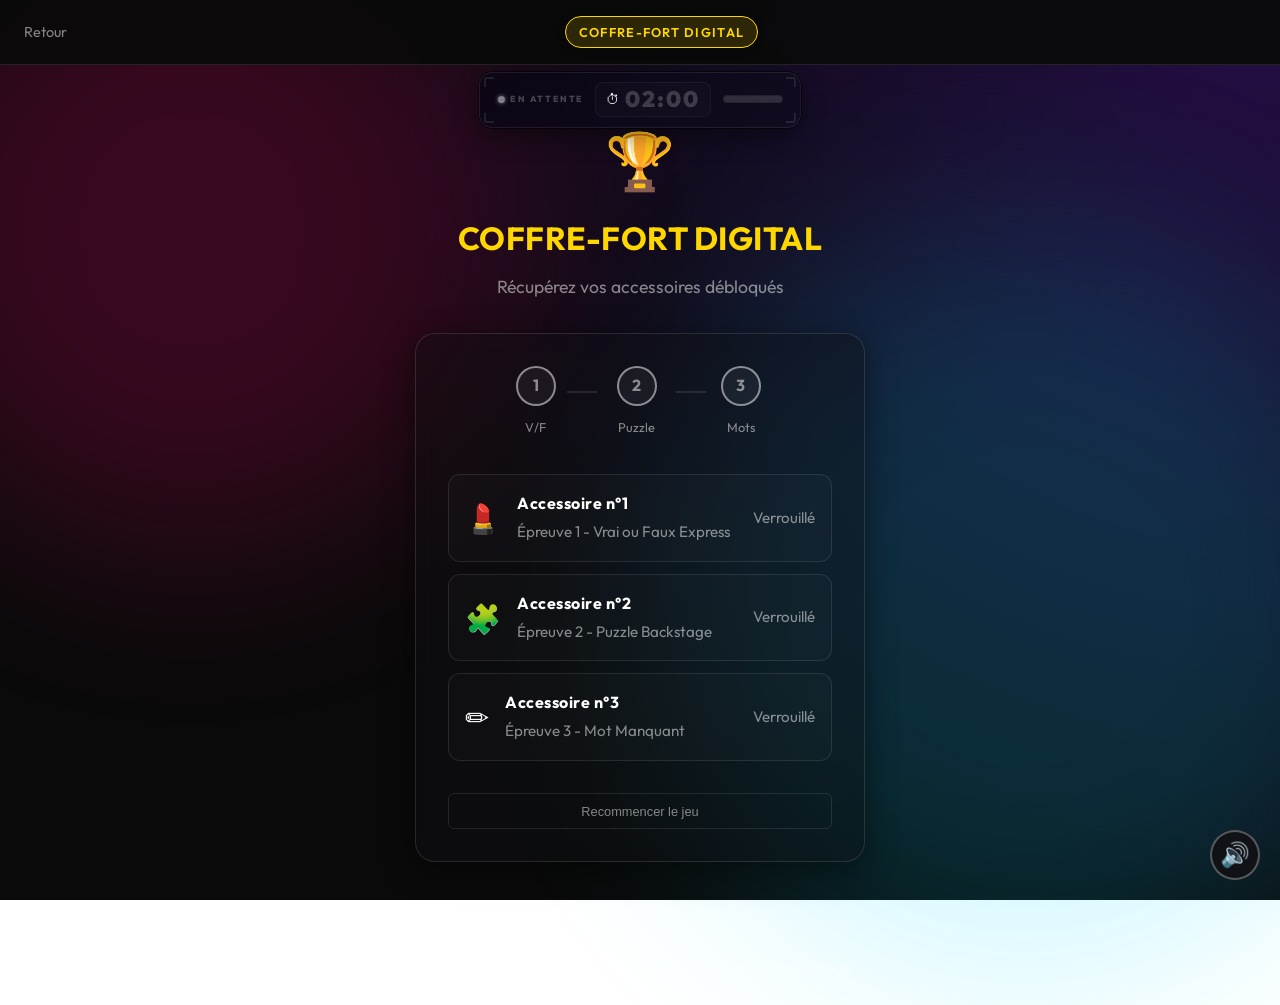
==== commit 27393659: "Update coffre.html" ====
--- a/coffre.html
+++ b/coffre.html
@@ -34,7 +34,10 @@
 <body>
   <div class="page-loader" id="page-loader">
     <div class="loader-content"><div class="loader-logo"><div class="loader-symbols">
-      <span class="loader-symbol circle"></span><span class="loader-symbol triangle"></span><span class="loader-symbol square"></span>
+      <span class="loader-symbol circle"></span>
+      <span class="loader-symbol triangle"></span>
+      <span class="loader-symbol square"></span>
+      <span class="loader-symbol cross"></span>
     </div></div>
     <div class="loader-text">COFFRE-FORT DIGITAL</div>
     <div class="loader-bar"><div class="loader-progress"></div></div>
@@ -79,7 +82,7 @@
         </div>
         <div class="next-zone-box hidden" id="next-zone">
           <div class="next-zone-content">
-            <span class="next-zone-icon" id="next-zone-icon">🎉</span>
+            <span class="next-zone-icon" id="next-zone-icon"></span>
             <h3 id="next-zone-title">ÉPREUVES TERMINÉES</h3>
             <p id="next-zone-text">Résultat de vos épreuves</p>
             <div class="next-zone-direction">
@@ -89,7 +92,6 @@
                 <p>Rendez-vous à la <span class="zone-name">ZONE MAROQUINERIE</span></p>
               </div>
             </div>
-            <p class="next-zone-instruction">Présentez-vous au stand pour recevoir vos récompenses et continuer l'aventure !</p>
           </div>
         </div>
         <button class="btn-reset" id="btn-reset">Recommencer le jeu</button>
@@ -105,4 +107,4 @@
   <footer class="footer"><p>© 2026 Maître du Jeu Khouyousse — Destination Apprentissage</p></footer>
   <script src="js/loader.js"></script><script src="js/gameState.js"></script><script src="js/globalTimer.js"></script><script src="js/coffre.js"></script><script src="js/music.js"></script>
 </body>
-</html>+</html>
--- a/css/styles.css
+++ b/css/styles.css
@@ -3980,22 +3980,23 @@
 }
 
 /* =================================================================
-   ✨ AMÉLIORATIONS ÉVÉNEMENTIELLES (À COLLER TOUT À LA FIN)
+   ✨ AMÉLIORATIONS ÉVÉNEMENTIELLES (RÉGLAGE FIN)
    ================================================================= */
 
 body {
   font-family: 'Outfit', system-ui, -apple-system, sans-serif !important;
-  background: radial-gradient(circle at top right, #1a0b2e, var(--bg) 40%) !important;
+  /* DÉGRADÉ : Un violet légèrement plus riche qui se diffuse mieux */
+  background: radial-gradient(circle at top right, #240e45, var(--bg) 60%) !important;
   background-attachment: fixed !important;
 }
 
-/* EFFET GLASSMORPHISM (VERRE DÉPOLI) SUR LES CARTES */
+/* EFFET GLASSMORPHISM : Un peu plus transparent (0.40) pour laisser passer la lumière */
 .card, .game-content, .epreuve-card, .briefing-card-index, .coffre-banner, .mission-briefing-box {
-  background: rgba(17, 17, 20, 0.55) !important;
+  background: rgba(17, 17, 20, 0.40) !important; 
   backdrop-filter: blur(12px) !important;
   -webkit-backdrop-filter: blur(12px) !important;
-  border: 1px solid rgba(255, 255, 255, 0.1) !important;
-  box-shadow: 0 8px 32px 0 rgba(0, 0, 0, 0.37) !important;
+  border: 1px solid rgba(255, 255, 255, 0.12) !important;
+  box-shadow: 0 8px 32px 0 rgba(0, 0, 0, 0.45) !important;
 }
 
 /* BOUTONS : EFFET NÉON ET MICRO-INTERACTION AU CLIC */
@@ -4008,11 +4009,11 @@
 
 .btn-primary:hover:not(:disabled), .epreuve-btn:hover:not(.disabled), .coffre-banner-btn:hover {
   transform: translateY(-3px) scale(1.02) !important;
-  box-shadow: 0 8px 25px rgba(255, 0, 127, 0.5) !important;
+  box-shadow: 0 8px 25px rgba(255, 0, 127, 0.45) !important;
 }
 
 .btn-primary:active:not(:disabled), .epreuve-btn:active:not(.disabled), .coffre-banner-btn:active {
-  transform: translateY(1px) scale(0.98) !important; /* Effet d'enfoncement physique */
+  transform: translateY(1px) scale(0.98) !important; 
 }
 
 /* AMÉLIORATION DES TITRES ET BADGES */
@@ -4027,13 +4028,13 @@
 
 /* GLOW INTENSE SUR LES CARTES AU SURVOL */
 .epreuve-card:hover:not(.locked) {
-  border-color: rgba(255, 0, 127, 0.5) !important;
-  box-shadow: 0 10px 40px rgba(255, 0, 127, 0.25) !important;
+  border-color: rgba(255, 0, 127, 0.55) !important;
+  box-shadow: 0 10px 40px rgba(255, 0, 127, 0.3) !important;
 }
 
 .coffre-banner:hover {
-  border-color: rgba(255, 215, 0, 0.6) !important;
-  box-shadow: 0 10px 40px rgba(255, 215, 0, 0.25) !important;
+  border-color: rgba(255, 215, 0, 0.65) !important;
+  box-shadow: 0 10px 40px rgba(255, 215, 0, 0.3) !important;
 }
 
 /* =================================================================
@@ -4045,10 +4046,10 @@
   content: '';
   position: fixed;
   border-radius: 50%;
-  filter: blur(120px);
-  z-index: -1; /* Reste tout au fond */
-  opacity: 0.4;
-  pointer-events: none; /* Empêche de bloquer les clics */
+  filter: blur(100px); 
+  z-index: -1; 
+  opacity: 0.75; /* LÉGÈREMENT AUGMENTÉ pour le peps */
+  pointer-events: none; 
   animation: floatAura 15s infinite alternate ease-in-out;
 }
 
@@ -4058,7 +4059,7 @@
   left: -10%;
   width: 50vw;
   height: 50vw;
-  background: rgba(255, 0, 127, 0.25);
+  background: rgba(255, 0, 127, 0.25); /* +5% d'intensité */
 }
 
 /* Aura Cyan en bas à droite */
@@ -4067,15 +4068,14 @@
   right: -10%;
   width: 60vw;
   height: 60vw;
-  background: rgba(0, 212, 255, 0.15);
-  animation-delay: -5s; /* Désynchronise les mouvements */
+  background: rgba(0, 212, 255, 0.22); /* +4% d'intensité */
+  animation-delay: -5s; 
 }
 
 @keyframes floatAura {
   0% { transform: translate(0, 0) scale(1); }
   100% { transform: translate(8%, 12%) scale(1.2); }
 }
-
 
 /* 2. ANIMATIONS D'ENTRÉE EN CASCADE (FADE-UP) */
 .epreuve-card, .briefing-card-index, .coffre-banner {
@@ -4083,7 +4083,6 @@
   animation: slideUpFade 0.8s cubic-bezier(0.16, 1, 0.3, 1) forwards;
 }
 
-/* Délai pour que les cartes apparaissent l'une après l'autre */
 .epreuve-card:nth-child(1) { animation-delay: 0.1s; }
 .epreuve-card:nth-child(2) { animation-delay: 0.2s; }
 .epreuve-card:nth-child(3) { animation-delay: 0.3s; }
@@ -4094,7 +4093,6 @@
   to { opacity: 1; transform: translateY(0); }
 }
 
-
 /* 3. LÉVITATION DES ICÔNES DES ÉPREUVES */
 .epreuve-icon {
   display: inline-block;
@@ -4107,9 +4105,8 @@
 
 @keyframes floatIcon {
   0%, 100% { transform: translateY(0); }
-  50% { transform: translateY(-12px); filter: drop-shadow(0 5px 10px rgba(255,255,255,0.4)); }
-}
-
+  50% { transform: translateY(-12px); filter: drop-shadow(0 5px 10px rgba(255,255,255,0.35)); }
+}
 
 /* 4. PETIT DÉTAIL : BORDURE ANIMÉE SUR LE COFFRE */
 .coffre-banner {
@@ -4122,7 +4119,7 @@
   position: absolute;
   top: 0; left: -100%;
   width: 50%; height: 100%;
-  background: linear-gradient(90deg, transparent, rgba(255,215,0,0.2), transparent);
+  background: linear-gradient(90deg, transparent, rgba(255,215,0,0.18), transparent);
   transform: skewX(-20deg);
   animation: shine 4s infinite;
 }
@@ -4154,13 +4151,11 @@
    🔍 BOOSTER DE TAILLE DE TEXTE (MODE ÉQUILIBRÉ)
    ================================================================= */
 
-/* 1. Textes principaux (Paragraphes, règles, consignes) */
 p, .rules-list li, .briefing-intro, .chapter-content p, .membre-desc, 
 .mission-context p, .mission-objective p, .mission-rules li, .game-header p {
-  font-size: 1.1rem !important; /* Agrandissement léger, sans casser le design */
-}
-
-/* 2. Sous-textes et descriptifs */
+  font-size: 1.1rem !important; 
+}
+
 .hero-subtitle, .stat-text, .briefing-footer p, .epreuve-card p, 
 .epreuve-status, .warning-box p, .reward-link, .reward-status, .footer p, 
 .btn-formation, .footer-date, .footer-location, .qr-label, .partners-label, 
@@ -4170,25 +4165,21 @@
   font-size: 0.95rem !important; 
 }
 
-/* 3. Micro-textes (Badges, tags, compteurs) */
 .page-badge, .epreuve-badge, .mission-tag, .briefing-label, .timer-label, 
 .progress-item span, .qr-text, .briefing-stamp, .obj-number, .loader-status {
   font-size: 0.8rem !important; 
-  padding: 0.3rem 0.8rem !important; /* Rétablit un espacement normal */
-}
-
-/* 4. Éléments interactifs des jeux */
+  padding: 0.3rem 0.8rem !important; 
+}
+
 .quiz-option, .dd-part, .tri-btn, .memory-stat, .tri-stat, .dd-score-bar, .memory-card-back, .dd-score, .dd-errors {
   font-size: 1.05rem !important; 
 }
 
-/* 5. Boutons d'action principaux */
 .btn-primary, .epreuve-btn, .coffre-banner-btn, .btn-accept, .btn-validate-large {
   font-size: 1.1rem !important; 
-  padding: 1rem !important; /* Rétablit une taille de bouton raisonnable */
-}
-
-/* 6. CORRECTION SPÉCIFIQUE : Protection du Timer et de l'Équipe */
+  padding: 1rem !important; 
+}
+
 .global-timer-display {
   font-size: 1.4rem !important;
 }
@@ -4201,4 +4192,4 @@
   .global-timer-display {
     font-size: 1.15rem !important;
   }
-}+}
